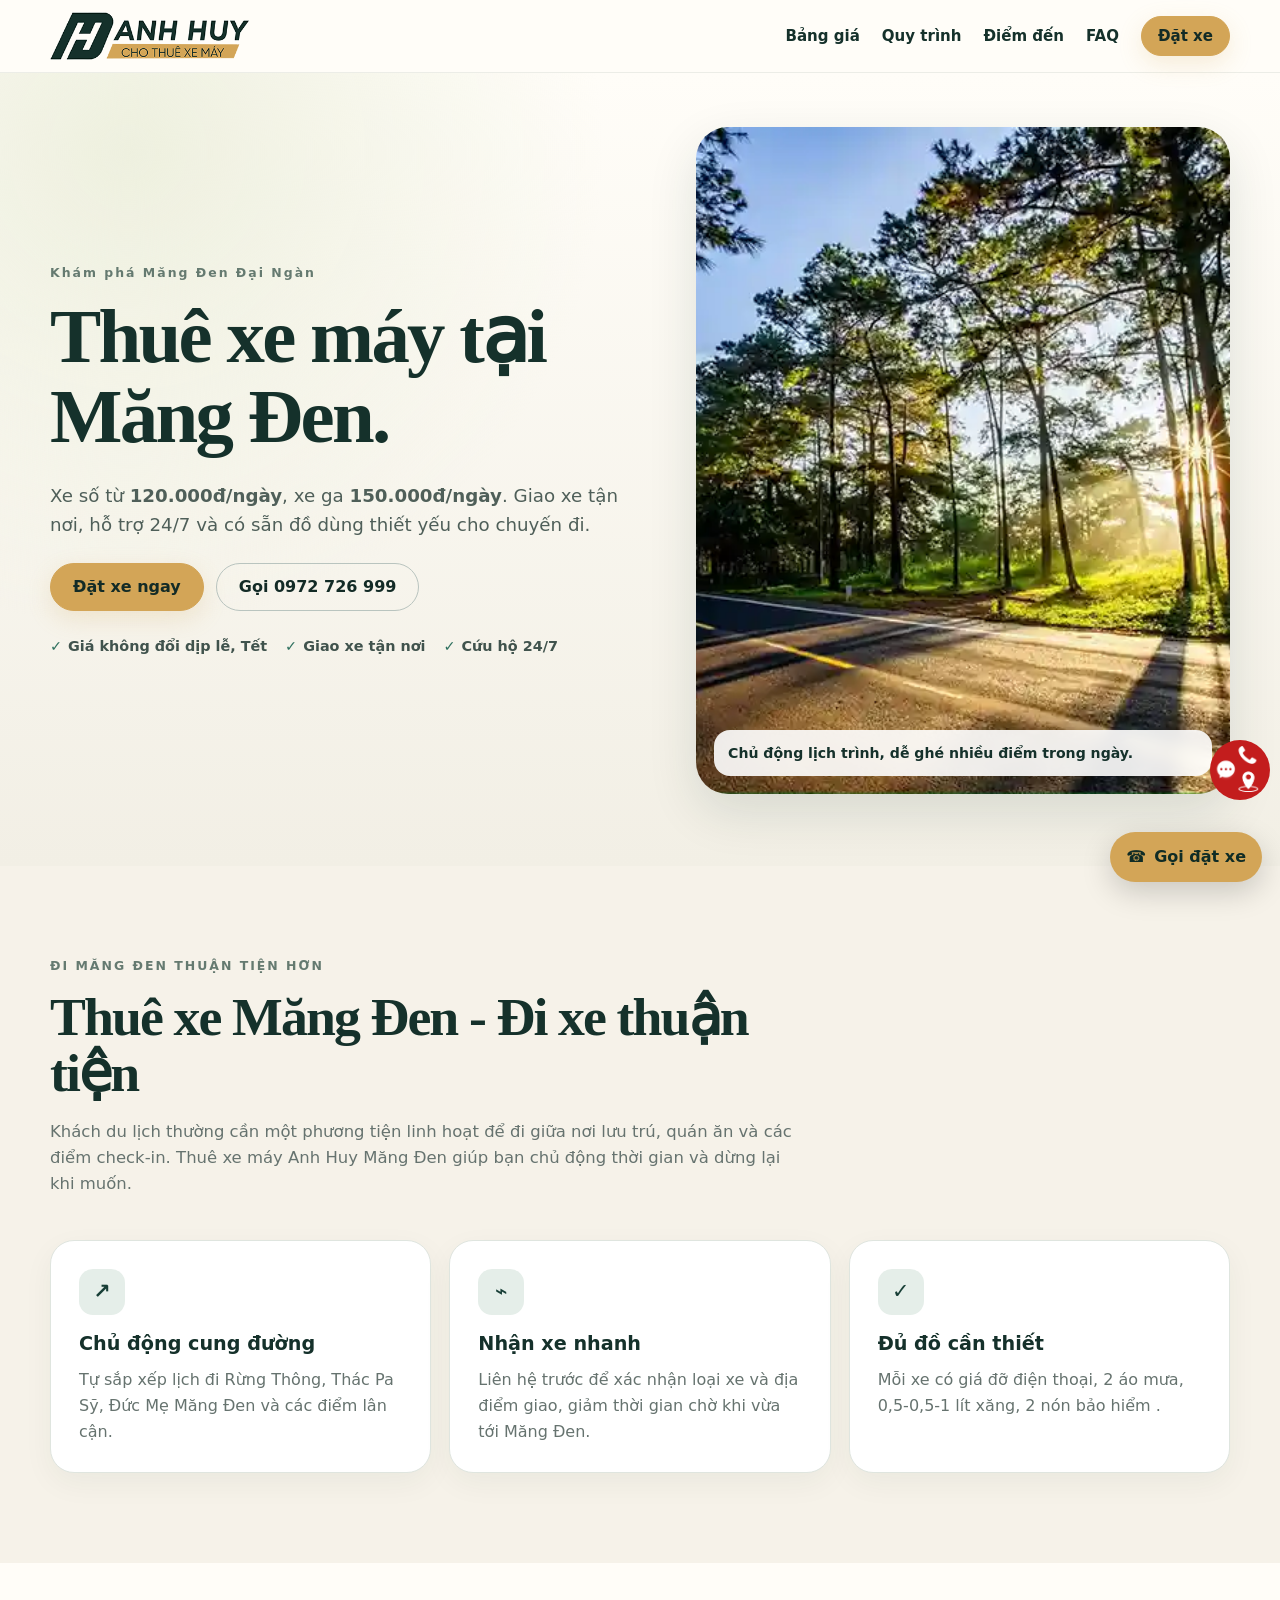
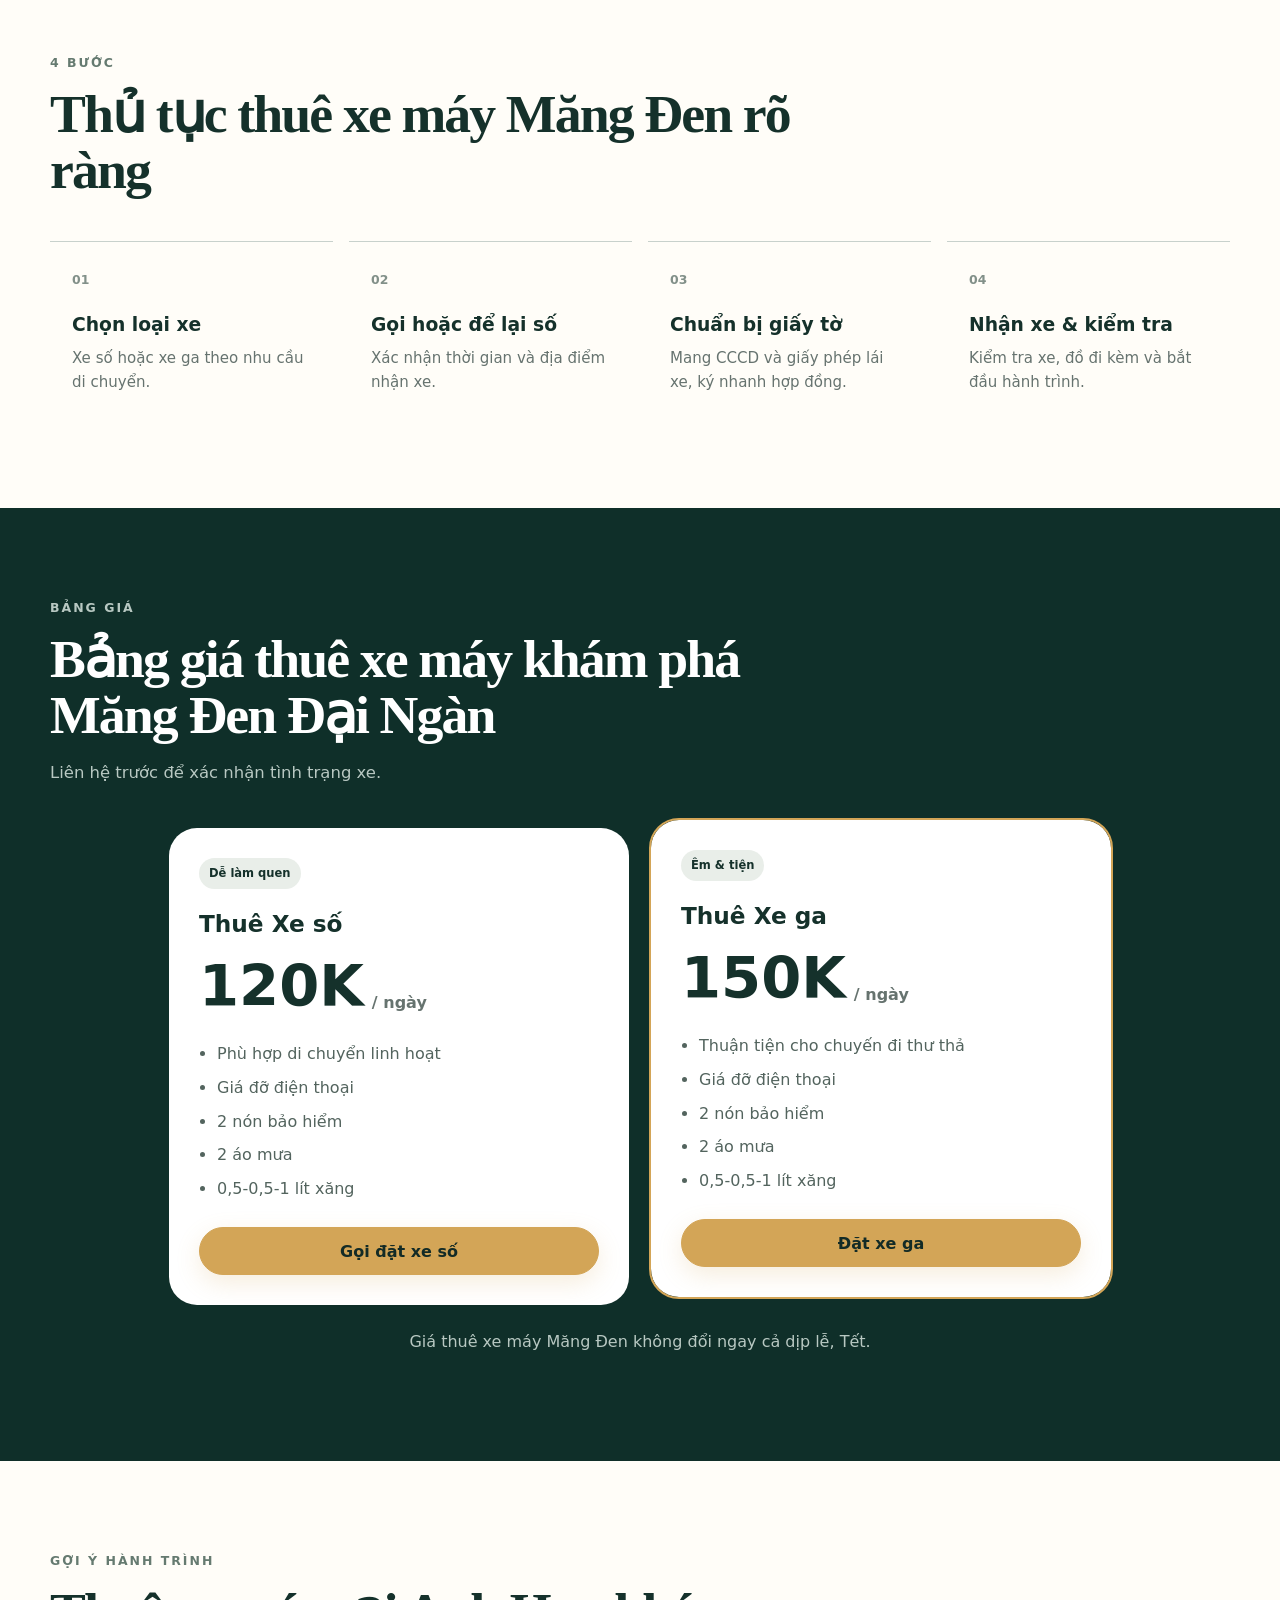
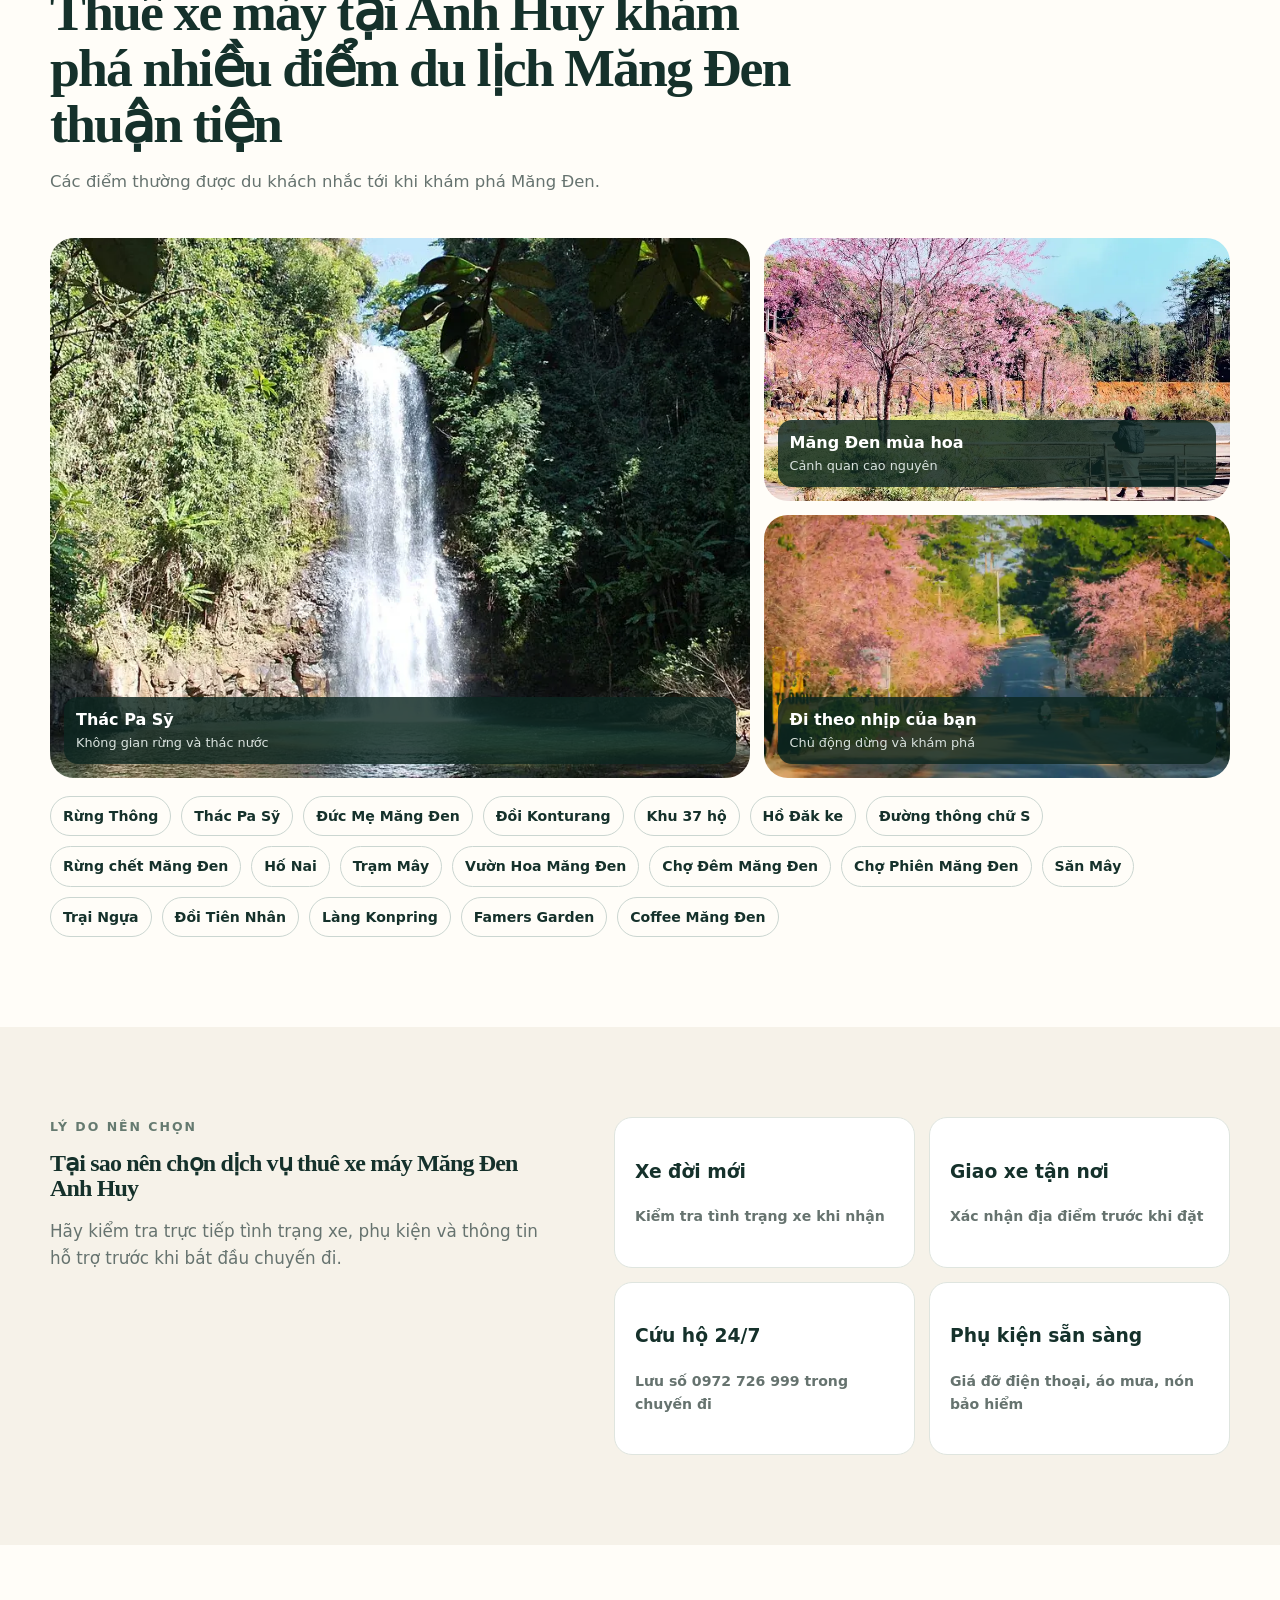
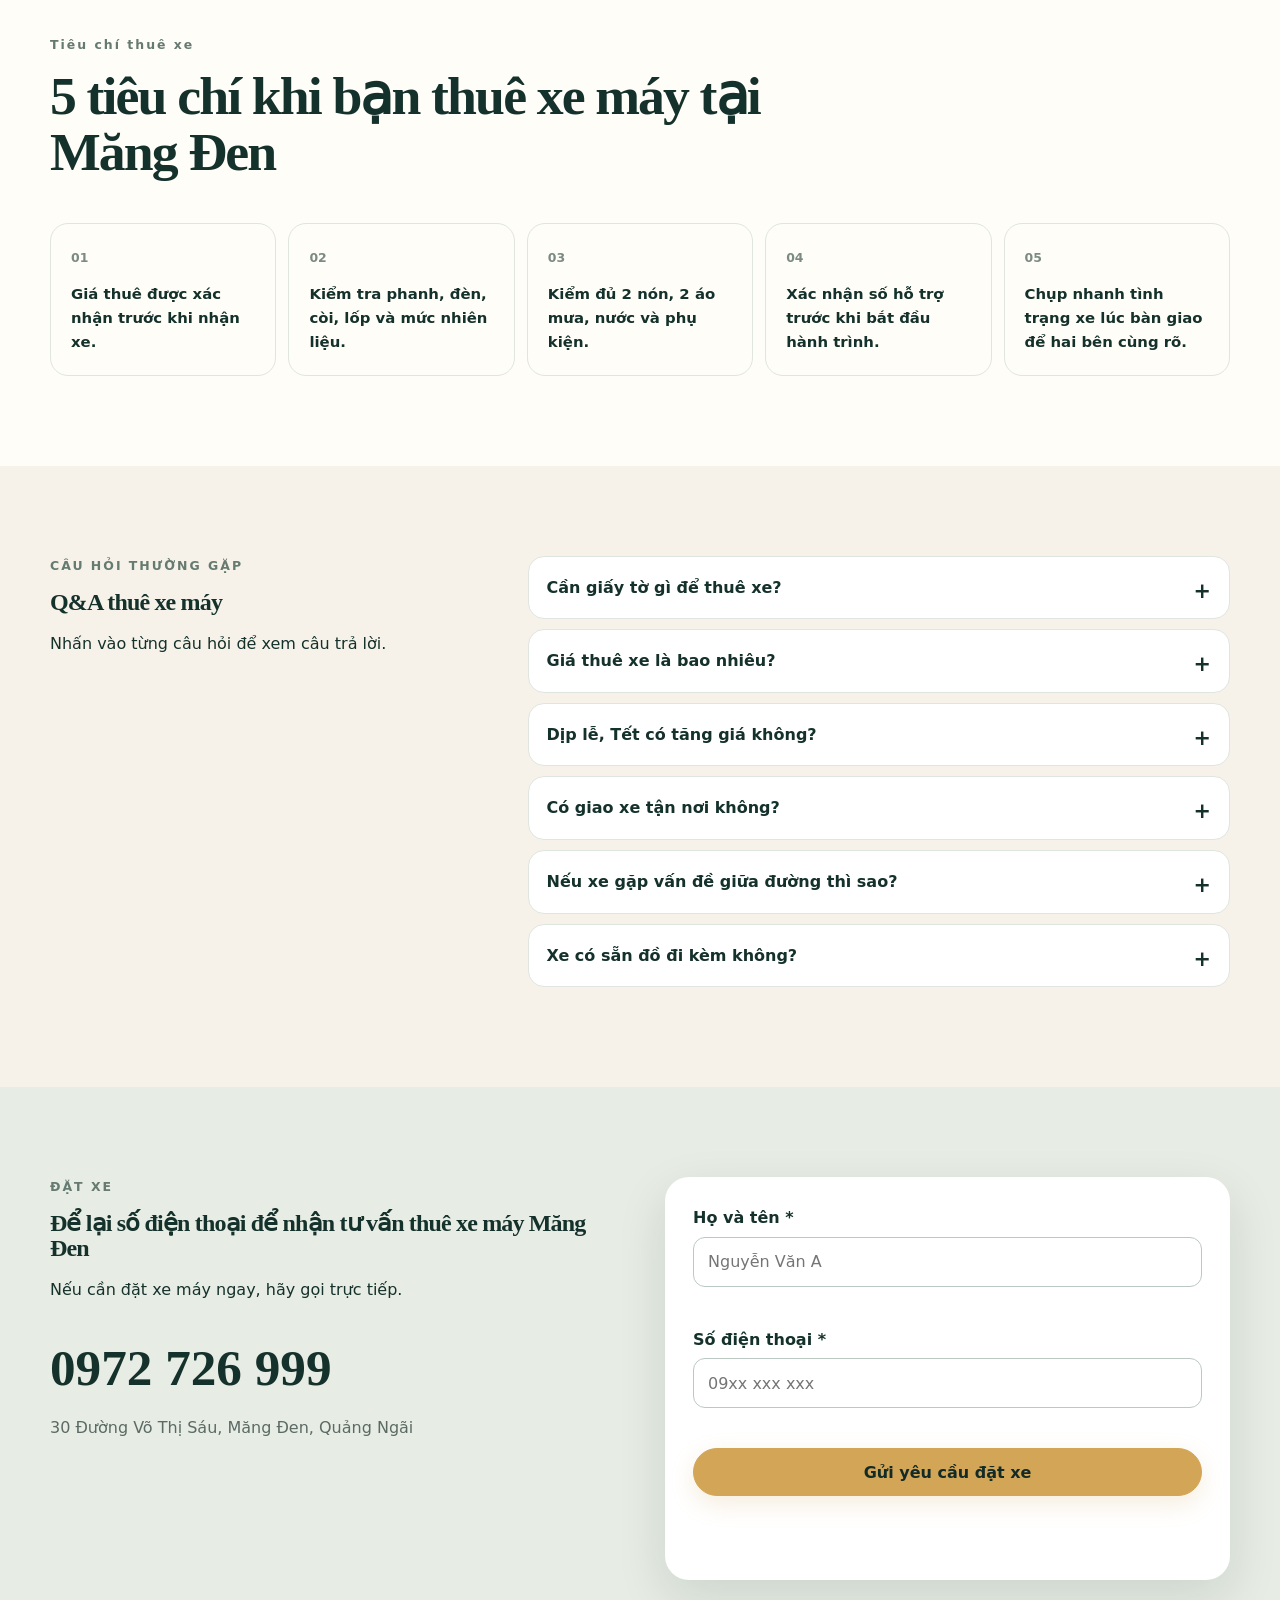
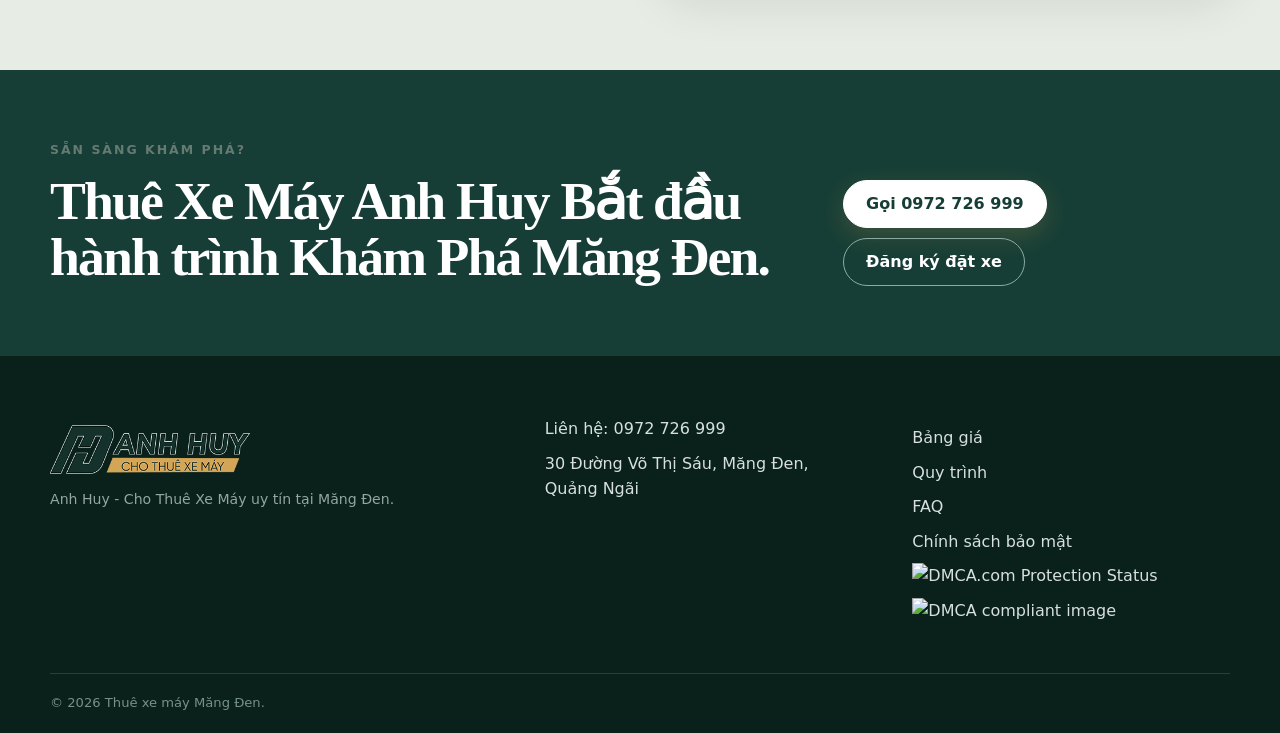
==== index.html @ ab993ee6 "Update index.html" ====
<!doctype html>
<html lang="vi">
<head>
  <meta charset="utf-8">
  <meta name="viewport" content="width=device-width,initial-scale=1">
  <title>Thuê xe máy Măng Đen⭐Cho thuê xe máy uy tín Măng Đen✅ </title>
  <meta name="description" content="Thuê xe máy tại Măng Đen: xe số 120.000đ/ngày, xe ga 150.000đ/ngày. Giao xe tận nơi, cứu hộ 24/7, kèm nón bảo hiểm, áo mưa, xăng.">
  <meta name="robots" content="index,follow,max-image-preview:large">
  <link rel="canonical" href="https://thuexemaymangden.vn/">
  <link rel="icon" href="assets/images/favicon.svg" type="image/svg+xml">
  <meta property="og:type" content="website">
  <meta property="og:locale" content="vi_VN">
  <meta property="og:title" content="Thuê xe máy Măng Đen⭐Đi thuận tiện, nhận xe nhanh✅">
  <meta property="og:description" content="Xe số 120K/ngày✅Xe ga 150K/ngày✅Giao xe tận nơi✅Cứu hộ 24/7.">
  <meta property="og:image" content="https://thuexemaymangden.vn/assets/images/hero.webp">
  <meta property="og:url" content="https://thuexemaymangden.vn/">
  <meta name="twitter:card" content="summary_large_image">
  <meta name="twitter:title" content="Thuê xe máy Măng Đen">
  <meta name="twitter:description" content="Xe số 120K/ngày⭐xe ga 150K/ngày☎Gọi 0972 726 999 để đặt xe.">
  <meta name='dmca-site-verification' content='SFZ6clRWZGlrSUdKR2dNYWlPaVV0eW9zVHRRZjNWOWNLQUpDbHlSOUhYUT01' />
  <link rel="preload" as="image" href="assets/images/hero.webp" fetchpriority="high">
  <link rel="stylesheet" href="assets/css/style.css">
 <script type="application/ld+json">
{
  "@context": "https://schema.org",
  "@graph": [
    {
      "@type": "WebSite",
      "@id": "https://thuexemaymangden.vn/#website",
      "url": "https://thuexemaymangden.vn",
      "name": "Cho thuê xe máy uy tín tại Măng Đen",
      "description": "Cho thuê xe máy uy tín, giá rẻ tại Măng Đen Đại Ngàn ☎ Gọi 0972726999",
      "inLanguage": "vi",
      "publisher": {
        "@id": "https://thuexemaymangden.vn/#organization"
      },
      "potentialAction": {
        "@type": "SearchAction",
        "target": "https://thuexemaymangden.vn/?s={search_term_string}",
        "query-input": "required name=search_term_string"
      }
    },
    {
      "@type": "Organization",
      "@id": "https://thuexemaymangden.vn/#organization",
      "name": "Cho thuê xe máy Măng Đen Quảng Ngãi",
      "url": "https://thuexemaymangden.vn",
      "logo": {
        "@type": "ImageObject",
        "url": "https://thuexemaymangden.vn/assets/images/logo.png",
        "width": 350,
        "height": 85
      },
	  "keywords":["thuê xe máy",
"thue xe may",
"thuê xe máy măng đen",
"thue xe may mang den",
"thuê xe măng đen",
"thue xe mang den",
"dịch vụ thuê xe máy anh huy",
"dich vu thue xe may anh huy",
"thuê xe máy uy tín măng đen",
"thue xe may uy tin mang den",
"thuê xe máy anh huy",
"thue xe may anh huy",
"thuê xe máy giá rẻ",
"thue xe may gia re"],
      "sameAs": [
	    "https://motogo.vn/thue-xe-may-mang-den-kon-tum/",
		"https://tourdulichmangden.vn/cho-thue-xe-may-di-mang-den",
        "https://www.facebook.com/thuexemaymangden76",
        "https://www.instagram.com/thuexemaymangden/",
        "https://www.pinterest.com/mangdenthuexemay/",
        "https://www.youtube.com/@thuexemaymangden",
        "https://github.com/huytranmtw",
        "https://bio.site/thuexemaymangden",
        "https://x.com/thuexemay76",
		"https://vimeo.com/thuexemaymangden"
      ],
      "contactPoint": {
        "@type": "ContactPoint",
        "telephone": "+84972726999",
        "contactType": "customer service",
        "areaServed": "VN",
        "availableLanguage": ["Vietnamese"]
      },
      "founder": {
        "@type": "Person",
        "name": "Trần Văn Huy"
      },
      "foundingDate": "2026-09-01",
      "address": {
        "@type": "PostalAddress",
        "streetAddress": "30 Võ Thị Sáu, Măng Đen",
        "addressLocality": "Măng Đen",
        "addressRegion": "Quảng Ngãi",
        "postalCode": "60256 ",
        "addressCountry": "VN"
      }
    }
  ]
}
</script>

<script type="application/ld+json">
  {
      "@context": "https://schema.org/",
      "@type": "CreativeWorkSeries",
      "name": "Thuê xe máy Giá Rẻ⭐Dịch Vụ thuê xe máy Uy Tín Tại Măng Đen✅Quảng Ngãi",
      "aggregateRating": {
          "@type": "AggregateRating",
          "ratingValue": "4.9",
          "bestRating": "5",
          "ratingCount": "10302"
      }
  }
</script>

</head>
<body>
<a class="skip-link" href="#main">Bỏ qua menu</a>
<header class="site-header" id="top">
  <div class="container nav-wrap">
       <a href="#top" class="nav-brand" aria-label="Cho Thuê Xe Máy Măng Đen - Về trang đầu">
    <img src="assets/images/logo.png"
         alt="Logo Cho Thuê Xe Máy Măng Đen"
         width="200"
         height="48">
</a>
    <button class="menu-toggle" aria-expanded="false" aria-controls="main-nav" aria-label="Mở menu"><span></span><span></span><span></span></button>
    <nav id="main-nav" class="main-nav" aria-label="Điều hướng chính">
      <a href="#bang-gia">Bảng giá</a><a href="#quy-trinh">Quy trình</a><a href="#diem-den">Điểm đến</a><a href="#faq">FAQ</a>
      <a class="btn btn-sm" href="#dat-xe">Đặt xe</a>
    </nav>
  </div>
</header>
<main id="main">
<section class="hero">
  <div class="container hero-grid">
    <div class="hero-copy">
      <p class="eyebrow">Khám phá Măng Đen Đại Ngàn</p>
      <h1>Thuê xe máy tại Măng Đen.</h1>
      <p class="lead">Xe số từ <strong>120.000đ/ngày</strong>, xe ga <strong>150.000đ/ngày</strong>. Giao xe tận nơi, hỗ trợ 24/7 và có sẵn đồ dùng thiết yếu cho chuyến đi.</p>
      <div class="hero-actions"><a class="btn" href="#dat-xe">Đặt xe ngay</a><a class="btn btn-ghost" href="tel:0972726999">Gọi 0972 726 999</a></div>
      <ul class="trust-row" aria-label="Điểm nổi bật"><li>Giá không đổi dịp lễ, Tết</li><li>Giao xe tận nơi</li><li>Cứu hộ 24/7</li></ul>
    </div>
    <figure class="hero-media"><img src="assets/images/hero.webp" alt="Người đi xe máy trên cung đường Việt Nam" width="1600" height="1000" fetchpriority="high"><figcaption>Chủ động lịch trình, dễ ghé nhiều điểm trong ngày.</figcaption></figure>
  </div>
</section>
<section class="section soft" id="nhu-cau"><div class="container"><div class="section-head"><p class="eyebrow">ĐI MĂNG ĐEN THUẬN TIỆN HƠN</p><h2>Thuê xe Măng Đen - Đi xe thuận tiện </h2><p>Khách du lịch thường cần một phương tiện linh hoạt để đi giữa nơi lưu trú, quán ăn và các điểm check-in. Thuê xe máy Anh Huy Măng Đen giúp bạn chủ động thời gian và dừng lại khi muốn.</p></div><div class="cards three"><article class="card"><span class="icon">↗</span><h3>Chủ động cung đường</h3><p>Tự sắp xếp lịch đi Rừng Thông, Thác Pa Sỹ, Đức Mẹ Măng Đen và các điểm lân cận.</p></article><article class="card"><span class="icon">⌁</span><h3>Nhận xe nhanh</h3><p>Liên hệ trước để xác nhận loại xe và địa điểm giao, giảm thời gian chờ khi vừa tới Măng Đen.</p></article><article class="card"><span class="icon">✓</span><h3>Đủ đồ cần thiết</h3><p>Mỗi xe có giá đỡ điện thoại, 2 áo mưa, 0,5-0,5-1 lít xăng, 2 nón bảo hiểm .</p></article></div></div></section>
<section class="section" id="quy-trinh"><div class="container"><div class="section-head"><p class="eyebrow">4 BƯỚC</p><h2>Thủ tục thuê xe máy Măng Đen rõ ràng</h2></div><ol class="steps"><li><span>01</span><div><h3>Chọn loại xe</h3><p>Xe số hoặc xe ga theo nhu cầu di chuyển.</p></div></li><li><span>02</span><div><h3>Gọi hoặc để lại số</h3><p>Xác nhận thời gian và địa điểm nhận xe.</p></div></li><li><span>03</span><div><h3>Chuẩn bị giấy tờ</h3><p>Mang CCCD và giấy phép lái xe, ký nhanh hợp đồng.</p></div></li><li><span>04</span><div><h3>Nhận xe & kiểm tra</h3><p>Kiểm tra xe, đồ đi kèm và bắt đầu hành trình.</p></div></li></ol></div></section>
<section class="section dark" id="bang-gia"><div class="container"><div class="section-head light"><p class="eyebrow">BẢNG GIÁ</p><h2>Bảng giá thuê xe máy khám phá Măng Đen Đại Ngàn</h2><p> Liên hệ trước để xác nhận tình trạng xe.</p></div><div class="pricing"><article class="price-card"><p class="label">Dễ làm quen</p><h3>Thuê Xe số</h3><div class="price"><strong>120K</strong><span>/ ngày</span></div><ul><li>Phù hợp di chuyển linh hoạt</li><li>Giá đỡ điện thoại</li><li>2 nón bảo hiểm</li><li>2 áo mưa</li><li>0,5-0,5-1 lít xăng</li></ul><a class="btn full" href="tel:0972726999">Gọi đặt xe số</a></article><article class="price-card featured"><p class="label">Êm & tiện</p><h3>Thuê Xe ga</h3><div class="price"><strong>150K</strong><span>/ ngày</span></div><ul><li>Thuận tiện cho chuyến đi thư thả</li><li>Giá đỡ điện thoại</li><li>2 nón bảo hiểm</li><li>2 áo mưa</li><li>0,5-0,5-1 lít xăng</li></ul><a class="btn full" href="#dat-xe">Đặt xe ga</a></article></div><p class="price-note">Giá thuê xe máy Măng Đen không đổi ngay cả dịp lễ, Tết.</p></div></section>
<section class="section" id="diem-den"><div class="container"><div class="section-head"><p class="eyebrow">GỢI Ý HÀNH TRÌNH</p><h2>Thuê xe máy tại Anh Huy khám phá nhiều điểm du lịch Măng Đen thuận tiện </h2><p>Các điểm thường được du khách nhắc tới khi khám phá Măng Đen.</p></div><div class="gallery"><figure class="g-large"><img src="assets/images/gallery-pasy.webp" loading="lazy" alt="Thác Pa Sỹ tại Măng Đen" width="960" height="640"><figcaption><strong>Thác Pa Sỹ</strong><span>Không gian rừng và thác nước</span></figcaption></figure><figure><img src="assets/images/gallery-cherry.webp" loading="lazy" alt="Hoa mai anh đào và cảnh quan ở Măng Đen" width="1200" height="900"><figcaption><strong>Măng Đen mùa hoa</strong><span>Cảnh quan cao nguyên</span></figcaption></figure><figure><img src="assets/images/gallery-ride.webp" loading="lazy" alt="Người lái xe máy trên đường ở Việt Nam" width="1000" height="900"><figcaption><strong>Đi theo nhịp của bạn</strong><span>Chủ động dừng và khám phá</span></figcaption></figure></div><div class="chips"><span>Rừng Thông</span><span>Thác Pa Sỹ</span><span>Đức Mẹ Măng Đen</span><span>Đồi Konturang</span><span>Khu 37 hộ</span><span>Hồ Đăk ke</span><span>Đường thông chữ S</span><span>Rừng chết Măng Đen</span><span>Hố Nai</span><span>Trạm Mây</span><span>Vườn Hoa Măng Đen</span><span>Chợ Đêm Măng Đen</span><span>Chợ Phiên Măng Đen</span><span>Săn Mây</span><span>Trại Ngựa</span><span>Đồi Tiên Nhân</span><span>Làng Konpring</span><span>Famers Garden</span><span>Coffee Măng Đen</span></div></div></section>
<section class="section soft" id="ly-do"><div class="container"><div class="split"><div><p class="eyebrow">LÝ DO NÊN CHỌN</p><h2>Tại sao nên chọn dịch vụ thuê xe máy Măng Đen Anh Huy</h2><p class="lead-sm"> Hãy kiểm tra trực tiếp tình trạng xe, phụ kiện và thông tin hỗ trợ trước khi bắt đầu chuyến đi.</p></div><div class="checklist"><div><h3><b>Xe đời mới</b><h3><span>Kiểm tra tình trạng xe khi nhận</span></div><div><h3><b>Giao xe tận nơi</b><h3><span>Xác nhận địa điểm trước khi đặt</span></div><div><h3><b>Cứu hộ 24/7</b><h3><span>Lưu số 0972 726 999 trong chuyến đi</span></div><div><h3><b>Phụ kiện sẵn sàng</b><h3><span>Giá đỡ điện thoại, áo mưa, nón bảo hiểm</span></div></div></div></div></section>
<section class="section" id="kiem-chung"><div class="container"><div class="section-head"><p class="eyebrow">Tiêu chí thuê xe</p><h2>5 tiêu chí khi bạn thuê xe máy tại Măng Đen</h2></div><div class="proof-grid"><div><strong>01</strong><p>Giá thuê được xác nhận trước khi nhận xe.</p></div><div><strong>02</strong><p>Kiểm tra phanh, đèn, còi, lốp và mức nhiên liệu.</p></div><div><strong>03</strong><p>Kiểm đủ 2 nón, 2 áo mưa, nước và phụ kiện.</p></div><div><strong>04</strong><p>Xác nhận số hỗ trợ trước khi bắt đầu hành trình.</p></div><div><strong>05</strong><p>Chụp nhanh tình trạng xe lúc bàn giao để hai bên cùng rõ.</p></div></div></div></section>
<section class="section soft" id="faq"><div class="container faq-wrap"><div><p class="eyebrow">CÂU HỎI THƯỜNG GẶP</p><h2>Q&A thuê xe máy</h2><p>Nhấn vào từng câu hỏi để xem câu trả lời.</p></div><div class="accordion"><details><summary>Cần giấy tờ gì để thuê xe?</summary><p>Hãy chuẩn bị CCCD và giấy phép lái xe phù hợp với loại xe bạn sử dụng.</p></details><details><summary>Giá thuê xe là bao nhiêu?</summary><p>Xe số 120.000đ/ngày và xe ga 150.000đ/ngày.</p></details><details><summary>Dịp lễ, Tết có tăng giá không?</summary><p>Giá không đổi vào dịp lễ, Tết.</p></details><details><summary>Có giao xe tận nơi không?</summary><p>Có. Hãy gọi trước để xác nhận địa điểm và thời gian giao xe cụ thể.</p></details><details><summary>Nếu xe gặp vấn đề giữa đường thì sao?</summary><p>Dịch vụ có hỗ trợ cứu hộ 24/7. Gọi 0972 726 999 để được hướng dẫn xử lý.</p></details><details><summary>Xe có sẵn đồ đi kèm không?</summary><p>Có giá đỡ điện thoại, 2 áo mưa, 0,5-0,5-1 lít xăng, 2 nón bảo hiểm .</p></details></div></div></section>
<section class="section booking" id="dat-xe"><div class="container booking-grid"><div><p class="eyebrow">ĐẶT XE</p><h2>Để lại số điện thoại để nhận tư vấn thuê xe máy Măng Đen</h2><p> Nếu cần đặt xe máy ngay, hãy gọi trực tiếp.</p><a class="phone-line" href="tel:0972726999">0972 726 999</a><address>30 Đường Võ Thị Sáu, Măng Đen, Quảng Ngãi</address></div><form id="booking-form" novalidate><div class="field"><label for="name">Họ và tên <span aria-hidden="true">*</span></label><input id="name" name="name" autocomplete="name" required minlength="2" placeholder="Nguyễn Văn A"><small class="error" id="name-error"></small></div><div class="field"><label for="phone">Số điện thoại <span aria-hidden="true">*</span></label><input id="phone" name="phone" inputmode="tel" autocomplete="tel" required pattern="[0-9+ ()-]{9,16}" placeholder="09xx xxx xxx"><small class="error" id="phone-error"></small></div><button class="btn full" type="submit">Gửi yêu cầu đặt xe</button><p id="form-status" class="form-status" role="status" aria-live="polite"></p><p class="demo-note"></p></form></div></section>
<section class="final-cta"><div class="container final-inner"><div><p class="eyebrow">SẴN SÀNG KHÁM PHÁ?</p><h2>Thuê Xe Máy Anh Huy Bắt đầu hành trình Khám Phá Măng Đen.</h2></div><div class="final-actions"><a class="btn light-btn" href="tel:0972726999">Gọi 0972 726 999</a><a class="btn btn-outline-light" href="#dat-xe">Đăng ký đặt xe</a></div></div></section>
</main>
<footer class="site-footer"><div class="container footer-grid"><div><a href="#top" class="nav-brand" aria-label="Cho Thuê Xe Máy Măng Đen - Về trang đầu">
    <img src="assets/images/logo.png"
         alt="Logo-cho-thue-xe-may-mang-den"
         width="200"
         height="48">
</a>


<p>Anh Huy - Cho Thuê Xe Máy uy tín tại Măng Đen.</p></div><div>Liên hệ: </<a href="tel:0972726999">0972 726 999</a><address>30 Đường Võ Thị Sáu, Măng Đen, Quảng Ngãi</address></div><div><a href="#bang-gia">Bảng giá</a><a href="#quy-trinh">Quy trình</a><a href="#faq">FAQ</a><a href="privacy.html">Chính sách bảo mật</a><a href="//www.dmca.com/Protection/Status.aspx?ID=7c6afc28-af2b-464f-8979-e72c832a2204" title="DMCA.com Protection Status" class="dmca-badge"> <img src ="https://images.dmca.com/Badges/dmca_protected_sml_120m.png?ID=7c6afc28-af2b-464f-8979-e72c832a2204"  alt="DMCA.com Protection Status" /></a>  <script src="https://images.dmca.com/Badges/DMCABadgeHelper.min.js"> </script><a href="https://www.dmca.com/compliance/thuexemaymangden.vn" title="DMCA Compliance information for thuexemaymangden.vn"><img src="https://www.dmca.com/img/dmca-compliant-grayscale.png" alt="DMCA compliant image" /></a></div></div><div class="container copyright">© <span id="year"></span> Thuê xe máy Măng Đen.</div></footer>
<a class="floating-call" href="tel:0972726999" aria-label="Gọi 0972 726 999"><span aria-hidden="true">☎</span><b>Gọi đặt xe</b></a>
<button class="back-top" aria-label="Về đầu trang" title="Về đầu trang">↑</button>
<script src="assets/js/main.js" defer></script>

<div class="vka-wrapper">
   <input id="vkaCheckbox" type="checkbox" class="vka-checkbox">
   <label class="vka" for="vkaCheckbox">
      <i class="icon-cps-vka-menu"></i>
   </label>
   <div class="vka-wheel">
      <a class="vka-action vka-action-1" href="#" rel="nofollow" target="_blank" title="Tìm cửa hàng">
         <div class="vka-button vka-button-1"><i class="icon-cps-local"></i></div>
      </a>
      <a class="vka-action vka-action-2" href="tel:0972726999" rel="nofollow" title="Gọi trực tiếp">
         <div class="vka-button vka-button-2"><i class="icon-cps-phone"></i></div>
      </a>
      <a class="vka-action vka-action-3" href="http://m.me/thuexemaymangden76" rel="nofollow" target="_blank" title="Chat Facebook">
         <div class="vka-button vka-button-3"><i class="icon-cps-facebook"></i></div>
      </a>
      <a class="vka-action vka-action-4" href="https://zalo.me/0972726999" target="_blank" rel="nofollow" title="Chat Zalo">
         <div class="vka-button vka-button-4"><i class="icon-cps-chat-zalo"></i></div>
      </a>
   </div>
</div>

</body></html>
---- assets/css/style.css ----
:root{--ink:#15312b;--forest:#173e36;--forest2:#0f2f29;--cream:#f6f2e9;--paper:#fffdf8;--gold:#d3a557;--line:#dfe5df;--muted:#66736f;--white:#fff;--shadow:0 18px 50px rgba(17,51,43,.12);--radius:24px;--max:1180px}*{box-sizing:border-box}html{scroll-behavior:smooth}body{margin:0;font-family:Inter,ui-sans-serif,system-ui,-apple-system,BlinkMacSystemFont,"Segoe UI",sans-serif;color:var(--ink);background:var(--paper);line-height:1.6;overflow-x:hidden}img{display:block;max-width:100%;height:auto}a{color:inherit;text-decoration:none}button,input{font:inherit}.container{width:min(calc(100% - 32px),var(--max));margin:auto}.skip-link{position:fixed;left:16px;top:-80px;z-index:9999;background:#fff;padding:10px 14px;border-radius:10px}.skip-link:focus{top:16px}.site-header{position:sticky;top:0;z-index:1000;background:rgba(255,253,248,.92);backdrop-filter:blur(14px);border-bottom:1px solid rgba(21,49,43,.08)}.nav-wrap{min-height:72px;display:flex;align-items:center;justify-content:space-between;gap:16px}.brand{display:flex;align-items:center;gap:10px}.brand-mark{width:42px;height:42px;border-radius:13px;background:var(--forest);color:var(--gold);display:grid;place-items:center;font-weight:900;letter-spacing:-1px}.brand span:last-child{display:flex;flex-direction:column;line-height:1.1}.brand small{font-size:.72rem;color:var(--muted);margin-top:4px}.main-nav{display:flex;align-items:center;gap:22px;font-weight:700;font-size:.94rem}.menu-toggle{display:none;background:none;border:0;padding:10px}.menu-toggle span{display:block;width:25px;height:2px;background:var(--ink);margin:5px}.btn{display:inline-flex;align-items:center;justify-content:center;min-height:48px;padding:0 22px;border-radius:999px;background:var(--gold);color:#132b26;font-weight:850;border:1px solid var(--gold);box-shadow:0 8px 24px rgba(211,165,87,.2);transition:.2s transform,.2s box-shadow,.2s background}.btn:hover{transform:translateY(-1px);box-shadow:0 12px 30px rgba(211,165,87,.28)}.btn:focus-visible,a:focus-visible,summary:focus-visible,input:focus-visible,button:focus-visible{outline:3px solid #2f7e6c;outline-offset:3px}.btn-sm{min-height:40px;padding:0 16px}.btn-ghost{background:transparent;border-color:#b9c4bf;box-shadow:none}.full{width:100%}.hero{padding:54px 0 72px;background:radial-gradient(circle at 10% 10%,#eef0df 0,transparent 35%),linear-gradient(180deg,#fffdf8 0,#f2efe5 100%)}.hero-grid{display:grid;grid-template-columns:1.05fr .95fr;align-items:center;gap:56px}.eyebrow{font-size:.78rem;letter-spacing:.16em;font-weight:900;color:#657a70;margin:0 0 14px}.hero h1,.section h2,.final-cta h2{font-family:Georgia,"Times New Roman",serif;line-height:1.04;letter-spacing:-.035em;margin:0;color:var(--ink)}.hero h1{font-size:clamp(2.65rem,6vw,5.3rem);max-width:760px}.lead{font-size:1.14rem;color:#4f5f59;max-width:650px;margin:24px 0}.hero-actions{display:flex;gap:12px;flex-wrap:wrap}.trust-row{list-style:none;padding:0;margin:24px 0 0;display:flex;gap:18px;flex-wrap:wrap;font-size:.9rem;font-weight:700;color:#40534d}.trust-row li:before{content:'✓';color:#2e705e;margin-right:6px}.hero-media{margin:0;position:relative}.hero-media img{width:100%;aspect-ratio:4/5;object-fit:cover;border-radius:32px;box-shadow:var(--shadow)}.hero-media figcaption{position:absolute;left:18px;right:18px;bottom:18px;background:rgba(255,255,255,.9);backdrop-filter:blur(8px);border-radius:16px;padding:12px 14px;font-weight:750;font-size:.88rem}.section{padding:90px 0}.soft{background:var(--cream)}.section-head{max-width:760px;margin-bottom:42px}.section-head h2,.final-cta h2{font-size:clamp(2.1rem,4.2vw,4rem)}.section-head p:last-child{color:var(--muted);font-size:1.03rem}.cards{display:grid;gap:18px}.cards.three{grid-template-columns:repeat(3,1fr)}.card{background:#fff;border:1px solid var(--line);border-radius:var(--radius);padding:28px;box-shadow:0 10px 30px rgba(20,55,47,.05)}.card h3{margin:14px 0 8px;font-size:1.2rem}.card p{margin:0;color:var(--muted)}.icon{width:46px;height:46px;border-radius:14px;background:#e5eee9;display:grid;place-items:center;font-weight:900;color:var(--forest);font-size:1.3rem}.steps{list-style:none;padding:0;margin:0;display:grid;grid-template-columns:repeat(4,1fr);gap:16px}.steps li{padding:24px 22px;border-top:1px solid #c8d1cc}.steps span{font-size:.78rem;font-weight:900;color:#829089}.steps h3{margin:18px 0 6px}.steps p{margin:0;color:var(--muted);font-size:.94rem}.dark{background:var(--forest2);color:#f5f1e6}.section-head.light h2{color:#fff}.section-head.light p{color:#b8c8c2}.pricing{display:grid;grid-template-columns:repeat(2,minmax(0,460px));justify-content:center;gap:22px}.price-card{background:#fff;color:var(--ink);border-radius:28px;padding:30px}.price-card.featured{outline:2px solid var(--gold);transform:translateY(-8px)}.label{display:inline-block;background:#e9eee9;border-radius:999px;padding:6px 10px;font-size:.72rem;font-weight:900;margin:0}.price-card h3{font-size:1.45rem;margin:16px 0}.price{display:flex;align-items:end;gap:8px}.price strong{font-size:3.6rem;line-height:1}.price span{color:var(--muted);font-weight:700}.price-card ul{padding-left:18px;color:#53645e;margin:26px 0}.price-card li{margin:8px 0}.price-note{text-align:center;color:#b8c8c2;margin-top:24px}.gallery{display:grid;grid-template-columns:1.2fr .8fr;grid-template-rows:1fr 1fr;gap:14px}.gallery figure{margin:0;position:relative;min-height:260px;overflow:hidden;border-radius:24px}.gallery .g-large{grid-row:1/3;min-height:540px}.gallery img{width:100%;height:100%;object-fit:cover;position:absolute;inset:0}.gallery figcaption{position:absolute;left:14px;right:14px;bottom:14px;background:rgba(13,38,32,.82);color:#fff;border-radius:14px;padding:10px 12px;display:flex;flex-direction:column}.gallery figcaption span{font-size:.8rem;color:#d9e2de}.chips{display:flex;flex-wrap:wrap;gap:10px;margin-top:18px}.chips span{border:1px solid #cbd6d1;border-radius:999px;padding:8px 12px;font-weight:750;font-size:.88rem}.split{display:grid;grid-template-columns:.9fr 1.1fr;gap:60px}.lead-sm{color:var(--muted);font-size:1.05rem}.checklist{display:grid;grid-template-columns:1fr 1fr;gap:14px}.checklist div{background:#fff;border:1px solid var(--line);border-radius:18px;padding:20px}.checklist b,.checklist span{display:block}.checklist span{font-size:.88rem;color:var(--muted);margin-top:4px}.proof-grid{display:grid;grid-template-columns:repeat(5,1fr);gap:12px}.proof-grid div{padding:20px;border:1px solid var(--line);border-radius:18px}.proof-grid strong{color:#7b8b84;font-size:.78rem}.proof-grid p{margin:14px 0 0;font-weight:700;font-size:.93rem}.faq-wrap{display:grid;grid-template-columns:.75fr 1.25fr;gap:56px}.accordion details{background:#fff;border:1px solid var(--line);border-radius:16px;padding:0 18px;margin-bottom:10px}.accordion summary{cursor:pointer;font-weight:800;padding:18px 28px 18px 0;position:relative;list-style:none}.accordion summary::-webkit-details-marker{display:none}.accordion summary:after{content:'+';position:absolute;right:0;font-size:1.3rem}.accordion details[open] summary:after{content:'–'}.accordion details p{margin:0 0 18px;color:var(--muted)}.booking{background:#e7ece4}.booking-grid{display:grid;grid-template-columns:1fr 1fr;gap:50px;align-items:start}.booking address{font-style:normal;color:#5b6a65}.phone-line{display:block;font-family:Georgia,serif;font-size:clamp(2rem,4vw,3.5rem);font-weight:800;margin:24px 0 6px}.booking form{background:#fff;padding:28px;border-radius:24px;box-shadow:var(--shadow)}.field{margin-bottom:16px}.field label{display:block;font-weight:800;margin-bottom:6px}.field input{width:100%;min-height:50px;border:1px solid #bcc8c2;border-radius:12px;padding:0 14px;background:#fff}.error{display:block;color:#a6322d;min-height:20px;margin-top:4px}.form-status{min-height:24px;font-weight:750}.demo-note{color:var(--muted);font-size:.82rem;margin-bottom:0}.final-cta{background:var(--forest);color:#fff;padding:70px 0}.final-cta h2{color:#fff;max-width:780px}.final-inner{display:flex;justify-content:space-between;gap:30px;align-items:end}.final-actions{display:flex;gap:10px;flex-wrap:wrap}.light-btn{background:#fff;border-color:#fff;color:var(--forest)}.btn-outline-light{background:transparent;color:#fff;border-color:#8caaa1;box-shadow:none}.site-footer{background:#0a201b;color:#d7e0dc;padding:60px 0 20px}.footer-grid{display:grid;grid-template-columns:1.4fr 1fr 1fr;gap:50px}.footer-grid h2{font-size:.9rem;text-transform:uppercase;letter-spacing:.12em;color:#8fa79f}.footer-grid a,.footer-grid address{display:block;margin:9px 0;font-style:normal}.footer-grid p{max-width:420px;color:#93a69f;font-size:.88rem}.footer-brand .brand-mark{background:#d3a557;color:#0f2f29}.copyright{margin-top:40px;border-top:1px solid #244138;padding-top:18px;color:#759188;font-size:.82rem}.floating-call{position:fixed;right:18px;bottom:18px;z-index:950;background:var(--gold);color:#102c25;border-radius:999px;display:flex;align-items:center;gap:8px;padding:12px 16px;box-shadow:0 10px 30px rgba(0,0,0,.18);font-weight:900}.back-top{position:fixed;right:20px;bottom:78px;width:42px;height:42px;border-radius:50%;border:1px solid #b7c2bd;background:#fff;opacity:0;pointer-events:none;transition:.2s}.back-top.show{opacity:1;pointer-events:auto}@media(max-width:900px){.main-nav{position:absolute;top:72px;left:16px;right:16px;background:#fff;border:1px solid var(--line);border-radius:18px;box-shadow:var(--shadow);padding:18px;display:none;flex-direction:column;align-items:stretch}.main-nav.open{display:flex}.menu-toggle{display:block}.hero-grid,.split,.faq-wrap,.booking-grid{grid-template-columns:1fr}.hero-grid{gap:32px}.hero-media img{aspect-ratio:16/11}.cards.three{grid-template-columns:1fr}.steps{grid-template-columns:1fr 1fr}.proof-grid{grid-template-columns:1fr 1fr}.footer-grid{grid-template-columns:1fr 1fr}.final-inner{display:block}.final-actions{margin-top:24px}}@media(max-width:600px){.container{width:min(calc(100% - 24px),var(--max))}.hero{padding-top:34px}.hero h1{font-size:2.7rem}.section{padding:66px 0}.steps,.pricing,.checklist,.proof-grid,.footer-grid{grid-template-columns:1fr}.price-card.featured{transform:none}.gallery{display:block}.gallery figure,.gallery .g-large{min-height:280px;margin-bottom:12px}.hero-actions .btn{width:100%}.trust-row{display:grid;gap:8px}.final-actions .btn{width:100%}.floating-call b{display:none}.floating-call{width:52px;height:52px;padding:0;justify-content:center;font-size:1.25rem}.brand small{display:none}.brand strong{font-size:.9rem}}@media(prefers-reduced-motion:reduce){*{scroll-behavior:auto!important;transition:none!important;animation:none!important}}

.icon-cps-facebook {
    width: 28px;
    height: 28px;
    background-position: -178px 0px;
}
.icon-cps-chat-zalo {
    width: 28px;
    height: 28px;
    background-position: -362px -1px;
    background-size: 515px;
}
.icon-cps-phone {
    width: 28px;
    height: 28px;
    background-position: -51px -49px;
}
.icon-cps-local {
    width: 28px;
    height: 28px;
    background-position: 0px -50px;
}
.vka-wrapper {
    position: fixed;
    bottom: 90px;
    right: 0;
    z-index: 9999999;
}
 
.vka-checkbox {
    display: none !important;
}
 
.vka {
    width: 60px;
    max-width: unset;
    height: 60px;
    display: flex !important;
    justify-content: center;
    align-items: center;
    margin: 0;
    border-radius: 50%;
    background: #c31d1d;
    box-shadow: 0 3px 6px rgb(0 0 0 / 16%), 0 3px 6px rgb(0 0 0 / 23%);
    position: absolute;
    right: 10px;
    bottom: 10px;
    z-index: 1000;
    overflow: hidden;
    transform: rotate( 0deg );
    -webkit-transition: all .15s cubic-bezier(.15,.87,.45,1.23);
    transition: all .15s cubic-bezier(.15,.87,.45,1.23);
}
 
.vka-checkbox:checked~.vka {
    -webkit-transition: all .15s cubic-bezier(.15,.87,.45,1.23);
    transition: all .15s cubic-bezier(.15,.87,.45,1.23);
    width: 30px;
    height: 30px;
    right: 26px;
    bottom: 35px;
}
 
[class*=icon-cps-] {
    display: inline-block;
    vertical-align: middle;
    background-image: url([data-uri])!important;
    background-repeat: no-repeat;
    background-size: 453px;
}
 
.icon-cps-vka-menu {
    width: 50px;
    height: 50px;
    margin: 0 !important;
    background-size: 694px;
    background-position: -649px 0;
}
.vka-checkbox:checked~.vka .icon-cps-vka-menu {
    width: 20px;
    height: 20px;
    margin: 0;
    background-size: 300px;
    background-position: -139px -31px;
}
 
.vka-wheel {
    width: 300px;
    height: 220px;
    position: absolute;
    bottom: 15px;
    right: 18px;
    transform: scale(0);
    transform-origin: bottom right;
    transition: all .3s ease;
    z-index: 12;
}
 
.vka-checkbox:checked~.vka-wheel {
    transform: scale(1);
}
 
.vka-wheel .vka-action {
    display: flex;
    align-items: center;
    font-size: 14px;
    font-weight: 700;
    color: #fff;
    position: absolute;
    text-decoration: none;
}
 
.vka-wheel .vka-action:hover {
    transform: scale(1.1);
}
 
.vka-wheel .vka-action-1 {
    top: -50px;
    right: 0;
}
 
.vka-button {
    width: 45px;
    height: 45px;
    display: flex;
    justify-content: center;
    align-items: center;
    float: left;
    padding: 4px;
    border-radius: 50%;
    background: #0f1941;
    box-shadow: 0 1px 3px rgb(0 0 0 / 12%), 0 1px 2px rgb(0 0 0 / 24%);
    font-size: 24px;
    color: White;
    transition: all 1s ease;
    overflow: hidden;
}
 
.icon-cps-local {
    width: 28px;
    height: 28px;
    background-position: 0px -50px;
}
 
.icon-cps-facebook {
    width: 28px;
    height: 28px;
    background-position: -178px 0px;
}
 
.vka-wheel .vka-button-1 {
    background: #0f9d58;
}
 
.vka-wheel .vka-action-2 {
    top: 5px;
    right: 0;
}
 
.vka-wheel .vka-button-2 {
    background: #fb0;
}
 
.icon-cps-phone {
    width: 28px;
    height: 28px;
    background-position: -51px -49px;
}
 
.vka-wheel .vka-action-3 {
    right: 0;
    bottom: 115px;
    cursor: pointer;
}
 
.vka-wheel .vka-button-3 {
    background: #006AFF;
}
 
.vka-wheel .vka-action-4 {
    right: 0;
    bottom: 60px;
}
 
.vka-wheel .vka-button-4 {
    background: #2f82fc;
}
 
.icon-cps-chat-zalo {
    width: 30px;
    height: 30px;
    background-position: -362px -1px;
    background-size: 515px;
}
 
.hidden {
    display: none!important;
}
 
.align-items-center {
    -ms-flex-align: center!important;
    align-items: center!important;
    -ms-flex-pack: distribute!important;
    justify-content: space-around!important;
    display: -ms-flexbox!important;
    display: flex!important;
    -webkit-box-align: center!important;
    -ms-flex-align: center!important;
    align-items: center!important;
}
 
 
.vka-checkbox:not(:checked)~.vka {
    animation-name: zoom;
    -webkit-animation-name: zoom;
    animation-delay: 0s;
    -webkit-animation-delay: 0s;
    animation-duration: 1.5s;
    -webkit-animation-duration: 1.5s;
    animation-iteration-count: infinite;
    -webkit-animation-iteration-count: infinite;
    cursor: pointer;
    box-shadow: 0 0 0 0 #c31d1d;
}
 
@-webkit-keyframes tada {
    0% {
        -webkit-transform: scale(1);
        transform: scale(1)
    }
 
    10%,20% {
        -webkit-transform: scale(.9) rotate(-3deg);
        transform: scale(.9) rotate(-3deg)
    }
 
    30%,50%,70%,90% {
        -webkit-transform: scale(1.1) rotate(3deg);
        transform: scale(1.1) rotate(3deg)
    }
 
    40%,60%,80% {
        -webkit-transform: scale(1.1) rotate(-3deg);
        transform: scale(1.1) rotate(-3deg)
    }
 
    100% {
        -webkit-transform: scale(1) rotate(0);
        transform: scale(1) rotate(0)
    }
}
 
@keyframes tada {
    0% {
        -webkit-transform: scale(1);
        -ms-transform: scale(1);
        transform: scale(1)
    }
 
    10%,20% {
        -webkit-transform: scale(.9) rotate(-3deg);
        -ms-transform: scale(.9) rotate(-3deg);
        transform: scale(.9) rotate(-3deg)
    }
 
    30%,50%,70%,90% {
        -webkit-transform: scale(1.1) rotate(3deg);
        -ms-transform: scale(1.1) rotate(3deg);
        transform: scale(1.1) rotate(3deg)
    }
 
    40%,60%,80% {
        -webkit-transform: scale(1.1) rotate(-3deg);
        -ms-transform: scale(1.1) rotate(-3deg);
        transform: scale(1.1) rotate(-3deg)
    }
 
    100% {
        -webkit-transform: scale(1) rotate(0);
        -ms-transform: scale(1) rotate(0);
        transform: scale(1) rotate(0)
    }
}
 
@-webkit-keyframes zoom {
    0% {
        transform: scale(.9)
    }
 
    70% {
        transform: scale(1);
        box-shadow: 0 0 0 15px transparent
    }
 
    100% {
        transform: scale(.9);
        box-shadow: 0 0 0 0 transparent
    }
}
 
@keyframes zoom {
    0% {
        transform: scale(.9)
    }
 
    70% {
        transform: scale(1);
        box-shadow: 0 0 0 15px transparent
    }
 
    100% {
        transform: scale(.9);
        box-shadow: 0 0 0 0 transparent
    }
}
<style>
	@keyframes typing {
	    from { width: 0 }
	    to { width: 100% }
	}
	#demo {

	    overflow: hidden;
	    border:none;
	    border-right: 5px solid orange;

	    letter-spacing: .1px;
	    animation: typing 4s steps(40, end) 2, blink-caret .100s step-end infinite;

	}
	@keyframes blink-caret {
	    from, to { border-color: transparent }
	    50% { border-color: orange }
	}
	.moving-2-2 {
	  position: relative;
	  height: 4px;
	  margin-bottom: 0px;
	}

	.moving-2 {
	    position: absolute;
	    left: 0;
	    top: 0;
	    height: 5px;
	    width: 0%;
	    background-color: #f5821f;
	    animation: moveLine 3s ease-in-out infinite;
	}
	@keyframes moveLine {
  0% {
    width: 10;
  }
  25% {
    width: 25%;
  }
  50% {
    width: 50%;
  }
  75% {
    width: 75%;
  }
  100% {
    width: 100%;
}
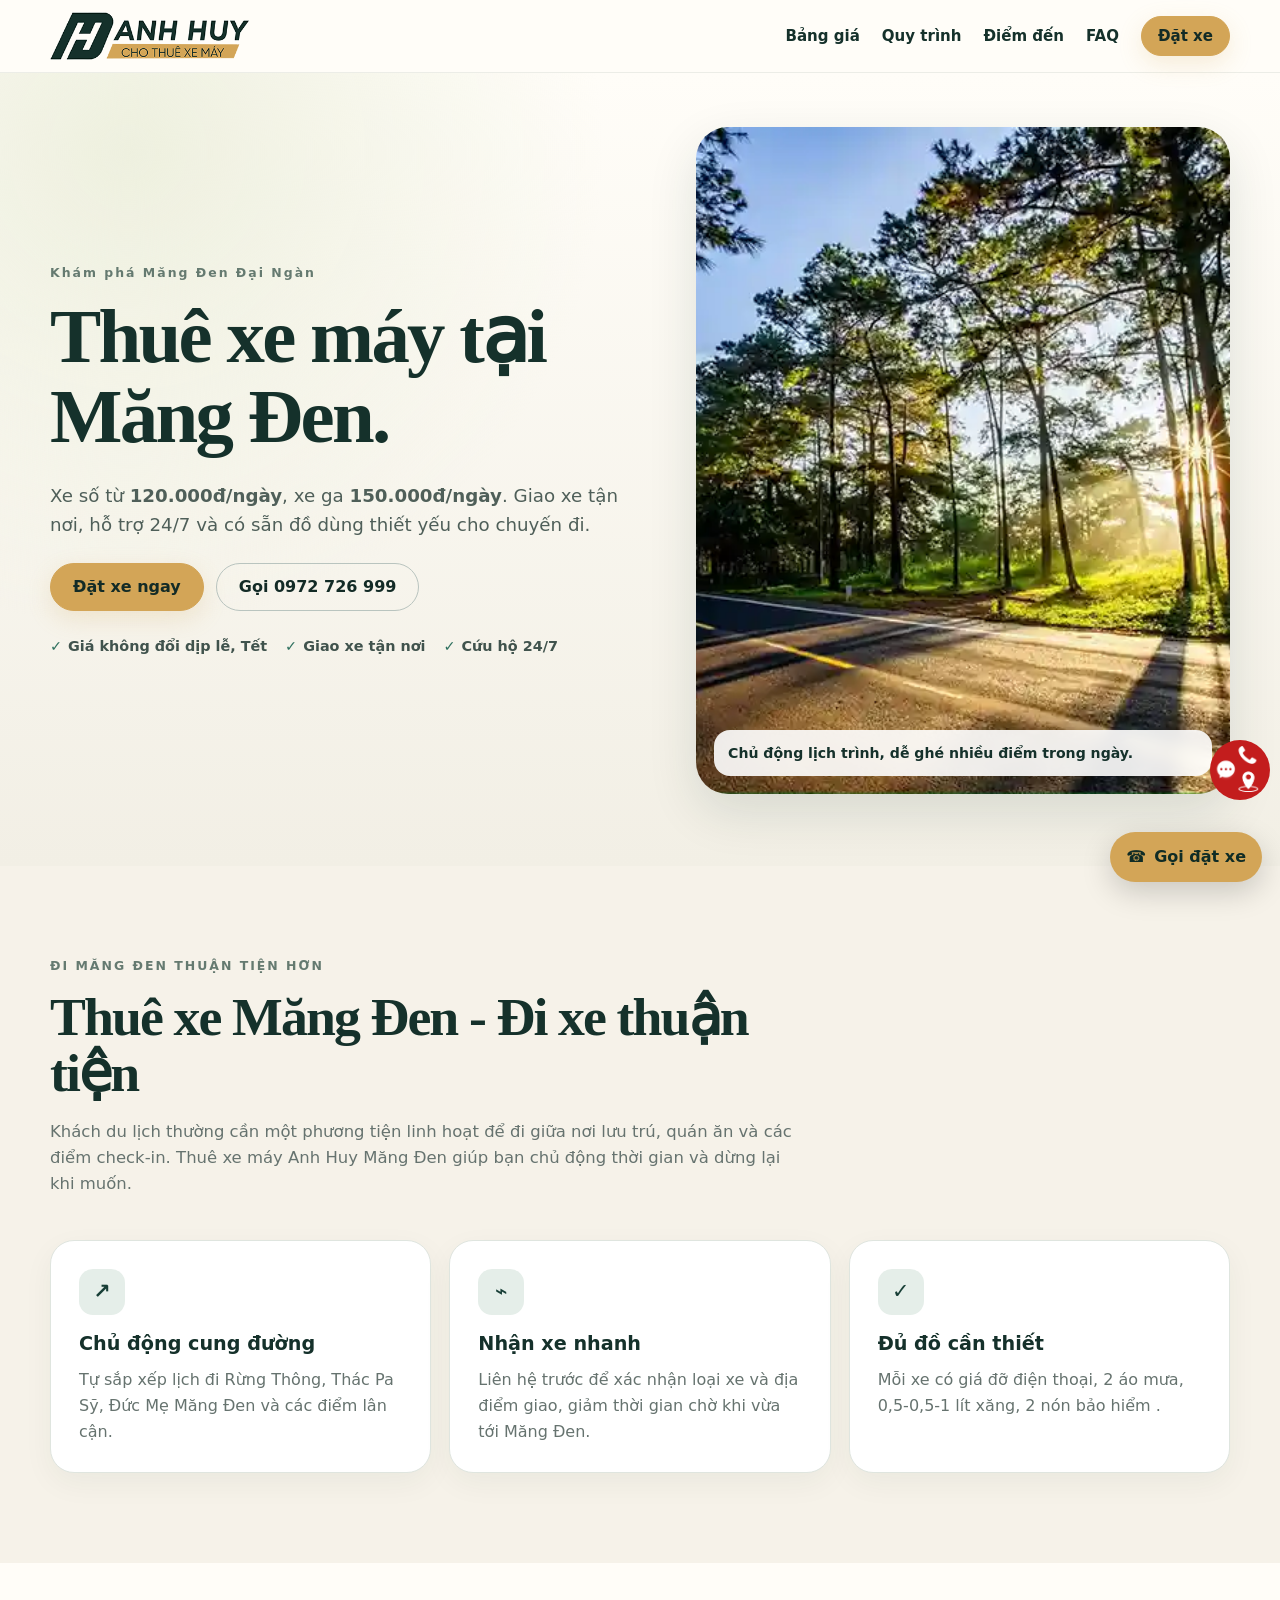
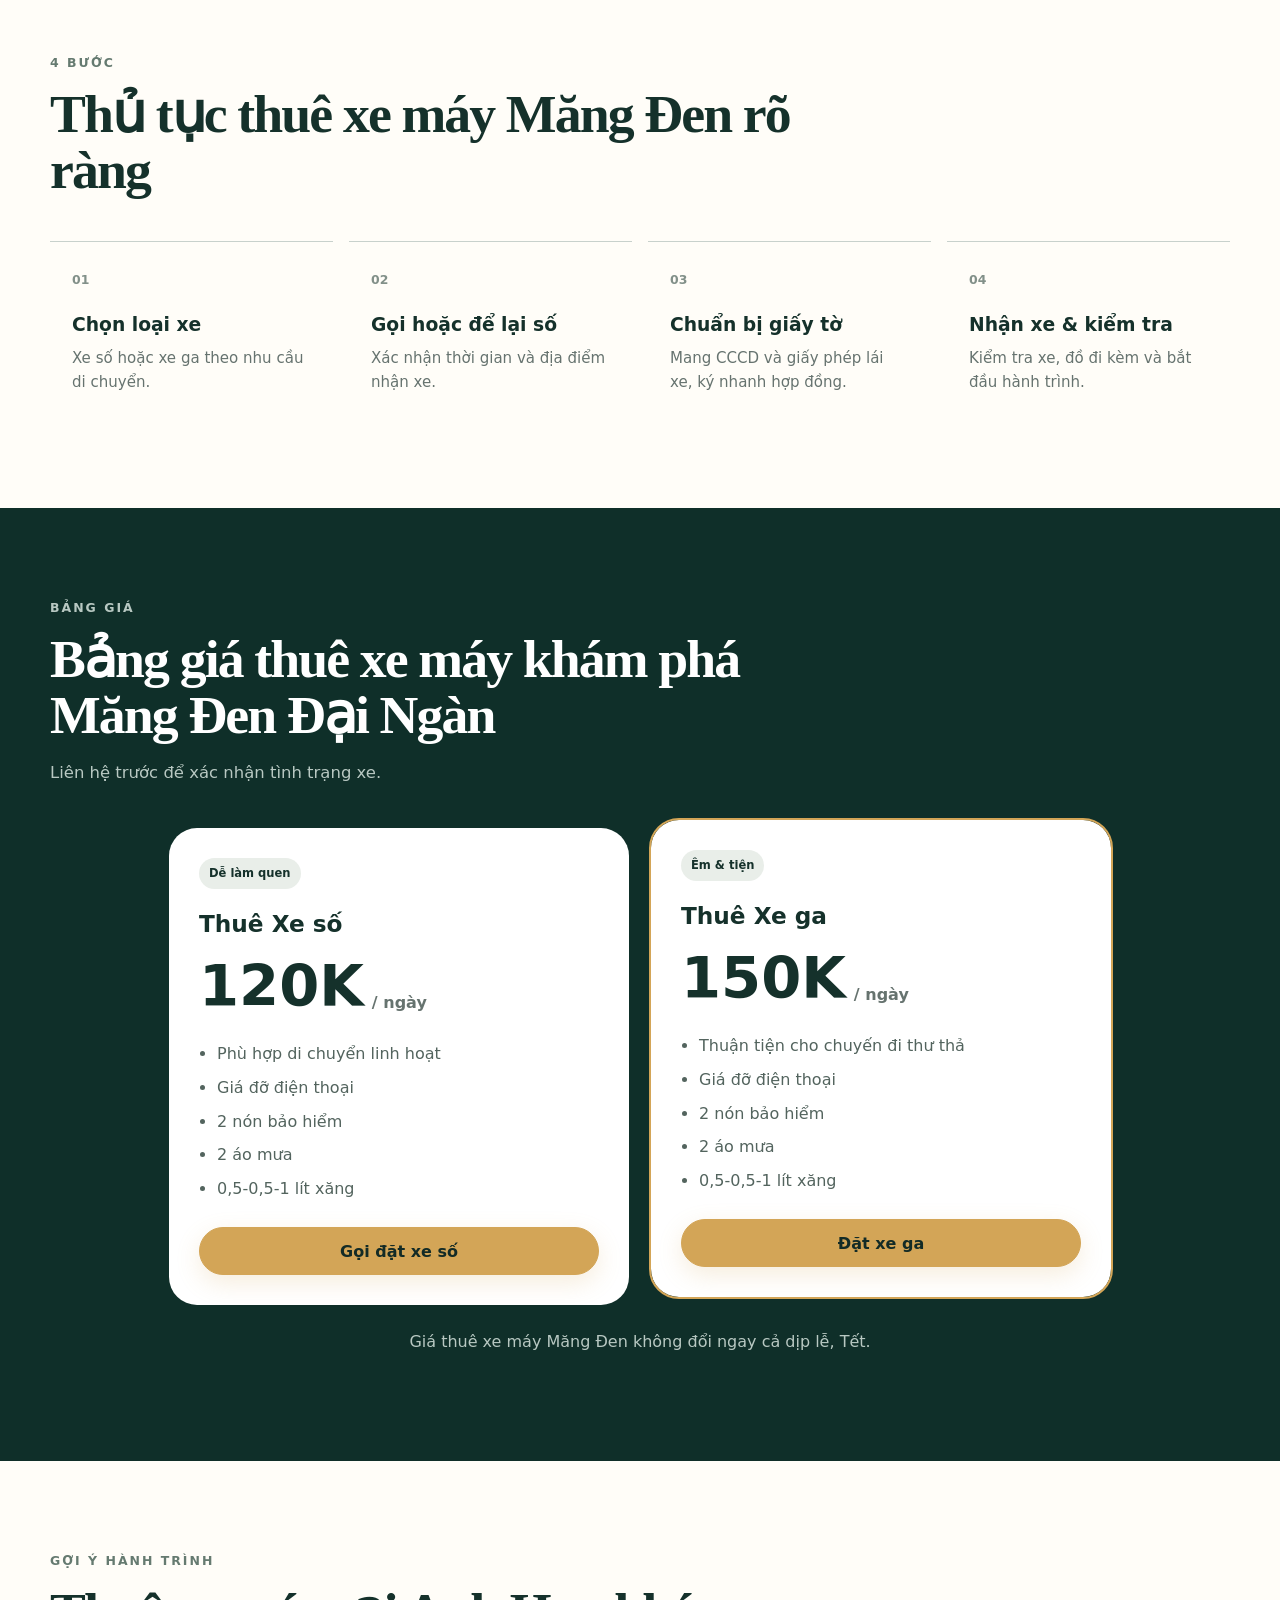
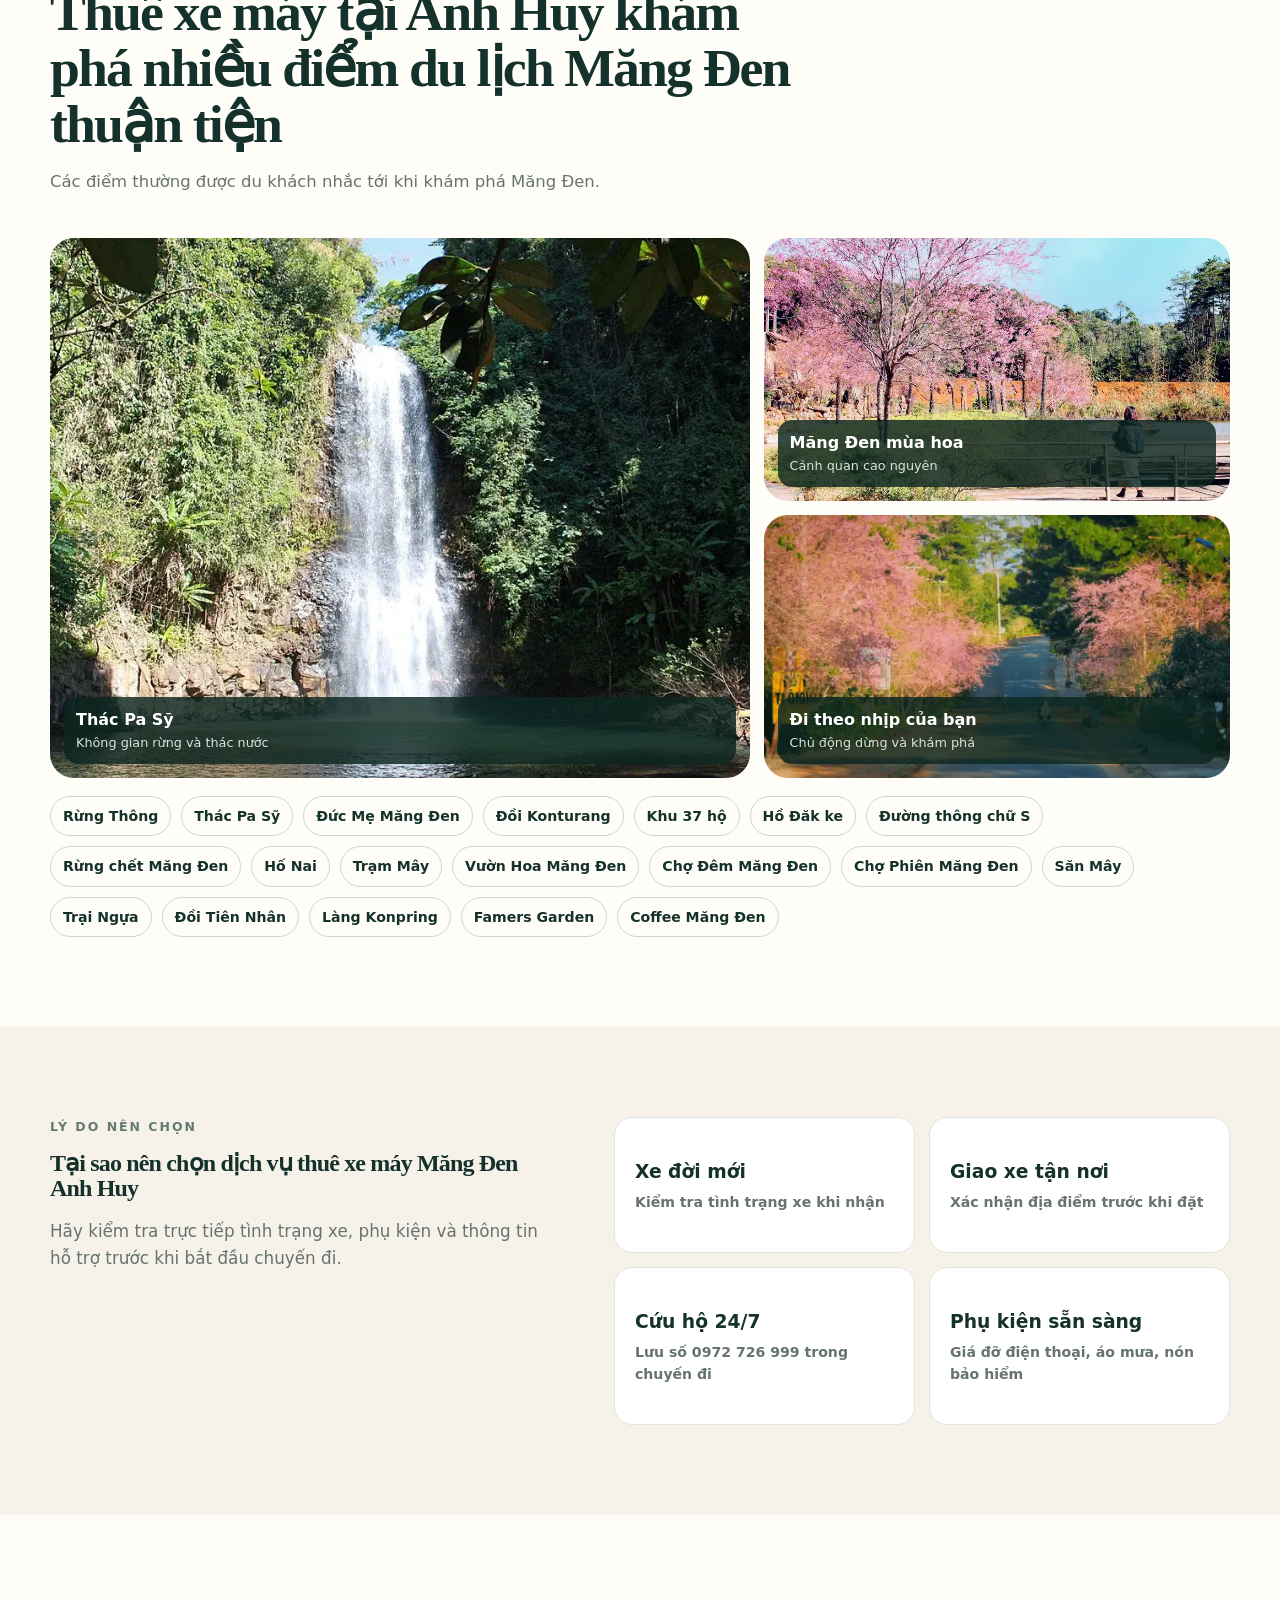
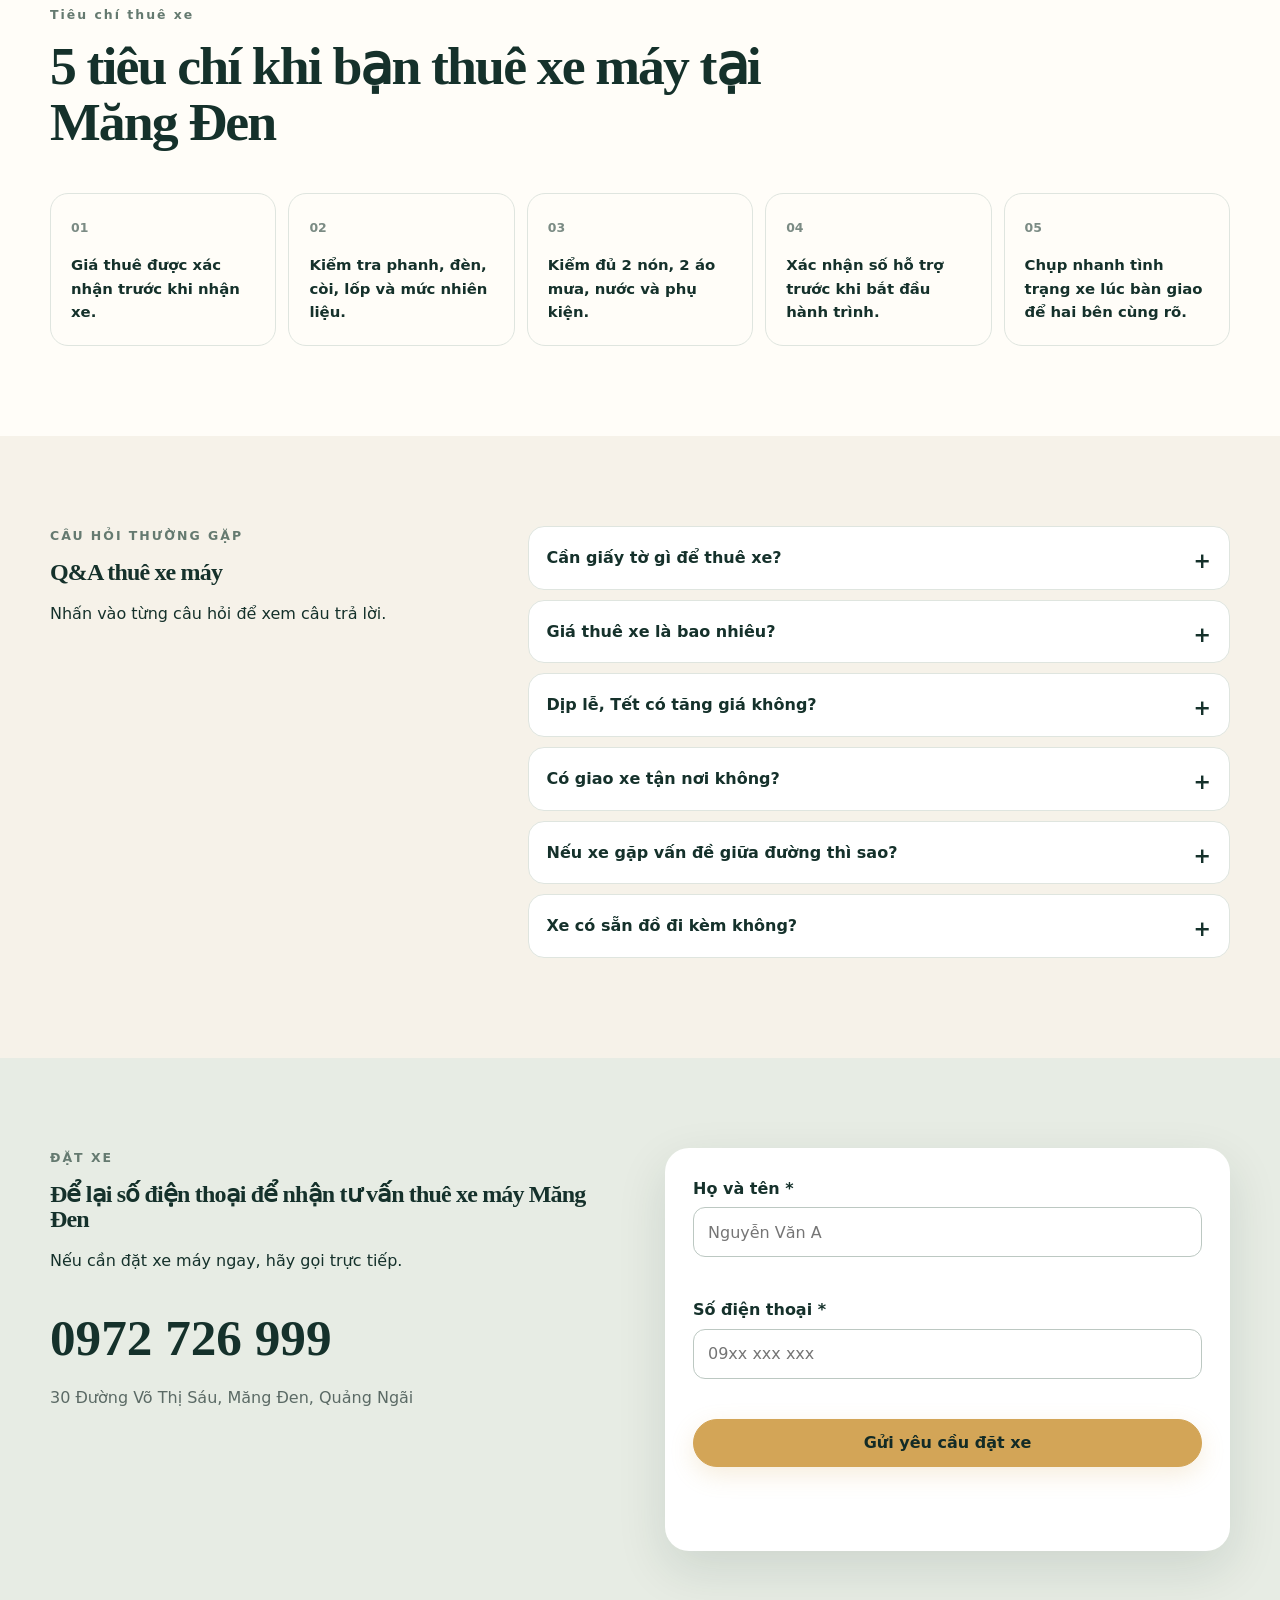
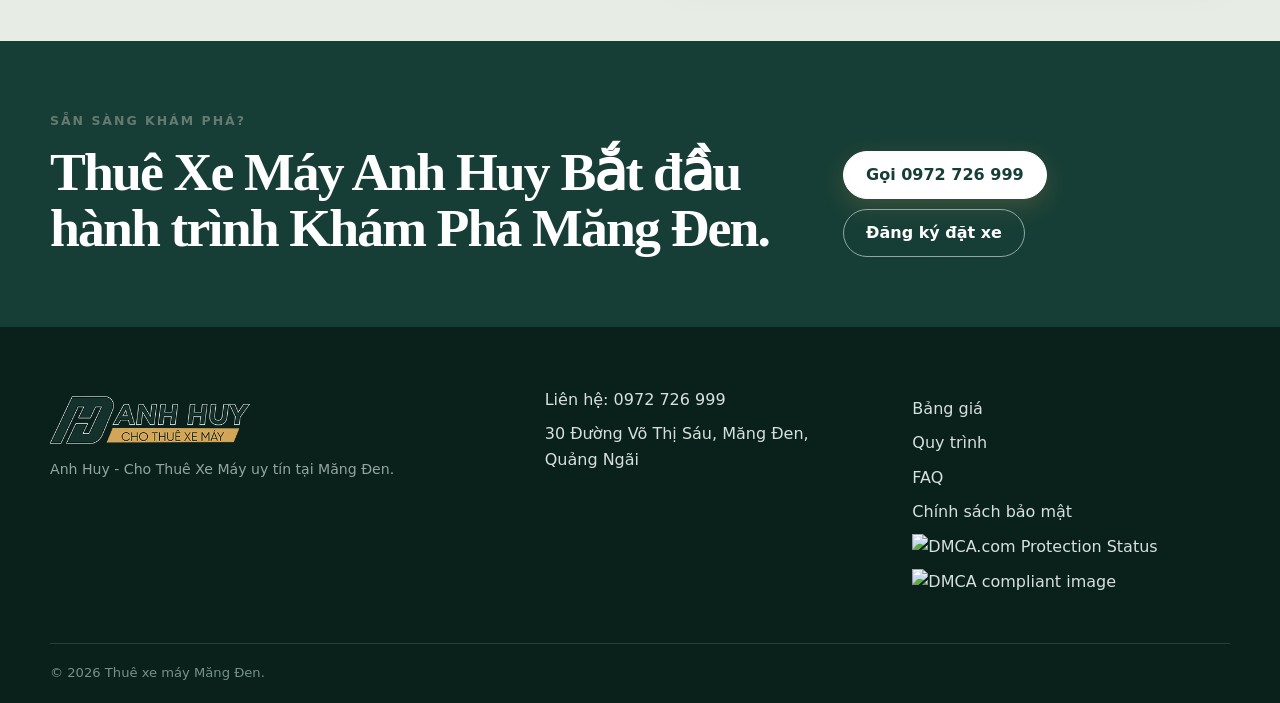
==== commit 74c7d6a2: "Update index.html" ====
--- a/index.html
+++ b/index.html
@@ -151,7 +151,7 @@
 <section class="section" id="quy-trinh"><div class="container"><div class="section-head"><p class="eyebrow">4 BƯỚC</p><h2>Thủ tục thuê xe máy Măng Đen rõ ràng</h2></div><ol class="steps"><li><span>01</span><div><h3>Chọn loại xe</h3><p>Xe số hoặc xe ga theo nhu cầu di chuyển.</p></div></li><li><span>02</span><div><h3>Gọi hoặc để lại số</h3><p>Xác nhận thời gian và địa điểm nhận xe.</p></div></li><li><span>03</span><div><h3>Chuẩn bị giấy tờ</h3><p>Mang CCCD và giấy phép lái xe, ký nhanh hợp đồng.</p></div></li><li><span>04</span><div><h3>Nhận xe & kiểm tra</h3><p>Kiểm tra xe, đồ đi kèm và bắt đầu hành trình.</p></div></li></ol></div></section>
 <section class="section dark" id="bang-gia"><div class="container"><div class="section-head light"><p class="eyebrow">BẢNG GIÁ</p><h2>Bảng giá thuê xe máy khám phá Măng Đen Đại Ngàn</h2><p> Liên hệ trước để xác nhận tình trạng xe.</p></div><div class="pricing"><article class="price-card"><p class="label">Dễ làm quen</p><h3>Thuê Xe số</h3><div class="price"><strong>120K</strong><span>/ ngày</span></div><ul><li>Phù hợp di chuyển linh hoạt</li><li>Giá đỡ điện thoại</li><li>2 nón bảo hiểm</li><li>2 áo mưa</li><li>0,5-0,5-1 lít xăng</li></ul><a class="btn full" href="tel:0972726999">Gọi đặt xe số</a></article><article class="price-card featured"><p class="label">Êm & tiện</p><h3>Thuê Xe ga</h3><div class="price"><strong>150K</strong><span>/ ngày</span></div><ul><li>Thuận tiện cho chuyến đi thư thả</li><li>Giá đỡ điện thoại</li><li>2 nón bảo hiểm</li><li>2 áo mưa</li><li>0,5-0,5-1 lít xăng</li></ul><a class="btn full" href="#dat-xe">Đặt xe ga</a></article></div><p class="price-note">Giá thuê xe máy Măng Đen không đổi ngay cả dịp lễ, Tết.</p></div></section>
 <section class="section" id="diem-den"><div class="container"><div class="section-head"><p class="eyebrow">GỢI Ý HÀNH TRÌNH</p><h2>Thuê xe máy tại Anh Huy khám phá nhiều điểm du lịch Măng Đen thuận tiện </h2><p>Các điểm thường được du khách nhắc tới khi khám phá Măng Đen.</p></div><div class="gallery"><figure class="g-large"><img src="assets/images/gallery-pasy.webp" loading="lazy" alt="Thác Pa Sỹ tại Măng Đen" width="960" height="640"><figcaption><strong>Thác Pa Sỹ</strong><span>Không gian rừng và thác nước</span></figcaption></figure><figure><img src="assets/images/gallery-cherry.webp" loading="lazy" alt="Hoa mai anh đào và cảnh quan ở Măng Đen" width="1200" height="900"><figcaption><strong>Măng Đen mùa hoa</strong><span>Cảnh quan cao nguyên</span></figcaption></figure><figure><img src="assets/images/gallery-ride.webp" loading="lazy" alt="Người lái xe máy trên đường ở Việt Nam" width="1000" height="900"><figcaption><strong>Đi theo nhịp của bạn</strong><span>Chủ động dừng và khám phá</span></figcaption></figure></div><div class="chips"><span>Rừng Thông</span><span>Thác Pa Sỹ</span><span>Đức Mẹ Măng Đen</span><span>Đồi Konturang</span><span>Khu 37 hộ</span><span>Hồ Đăk ke</span><span>Đường thông chữ S</span><span>Rừng chết Măng Đen</span><span>Hố Nai</span><span>Trạm Mây</span><span>Vườn Hoa Măng Đen</span><span>Chợ Đêm Măng Đen</span><span>Chợ Phiên Măng Đen</span><span>Săn Mây</span><span>Trại Ngựa</span><span>Đồi Tiên Nhân</span><span>Làng Konpring</span><span>Famers Garden</span><span>Coffee Măng Đen</span></div></div></section>
-<section class="section soft" id="ly-do"><div class="container"><div class="split"><div><p class="eyebrow">LÝ DO NÊN CHỌN</p><h2>Tại sao nên chọn dịch vụ thuê xe máy Măng Đen Anh Huy</h2><p class="lead-sm"> Hãy kiểm tra trực tiếp tình trạng xe, phụ kiện và thông tin hỗ trợ trước khi bắt đầu chuyến đi.</p></div><div class="checklist"><div><h3><b>Xe đời mới</b><h3><span>Kiểm tra tình trạng xe khi nhận</span></div><div><h3><b>Giao xe tận nơi</b><h3><span>Xác nhận địa điểm trước khi đặt</span></div><div><h3><b>Cứu hộ 24/7</b><h3><span>Lưu số 0972 726 999 trong chuyến đi</span></div><div><h3><b>Phụ kiện sẵn sàng</b><h3><span>Giá đỡ điện thoại, áo mưa, nón bảo hiểm</span></div></div></div></div></section>
+<section class="section soft" id="ly-do"><div class="container"><div class="split"><div><p class="eyebrow">LÝ DO NÊN CHỌN</p><h2>Tại sao nên chọn dịch vụ thuê xe máy Măng Đen Anh Huy</h2><p class="lead-sm"> Hãy kiểm tra trực tiếp tình trạng xe, phụ kiện và thông tin hỗ trợ trước khi bắt đầu chuyến đi.</p></div><div class="checklist"><div><h3><b>Xe đời mới</b><span>Kiểm tra tình trạng xe khi nhận</span></div><div><h3><b>Giao xe tận nơi</b><span>Xác nhận địa điểm trước khi đặt</span></div><div><h3><b>Cứu hộ 24/7</b><span>Lưu số 0972 726 999 trong chuyến đi</span></div><div><h3><b>Phụ kiện sẵn sàng</b><span>Giá đỡ điện thoại, áo mưa, nón bảo hiểm</span></div></div></div></div></section>
 <section class="section" id="kiem-chung"><div class="container"><div class="section-head"><p class="eyebrow">Tiêu chí thuê xe</p><h2>5 tiêu chí khi bạn thuê xe máy tại Măng Đen</h2></div><div class="proof-grid"><div><strong>01</strong><p>Giá thuê được xác nhận trước khi nhận xe.</p></div><div><strong>02</strong><p>Kiểm tra phanh, đèn, còi, lốp và mức nhiên liệu.</p></div><div><strong>03</strong><p>Kiểm đủ 2 nón, 2 áo mưa, nước và phụ kiện.</p></div><div><strong>04</strong><p>Xác nhận số hỗ trợ trước khi bắt đầu hành trình.</p></div><div><strong>05</strong><p>Chụp nhanh tình trạng xe lúc bàn giao để hai bên cùng rõ.</p></div></div></div></section>
 <section class="section soft" id="faq"><div class="container faq-wrap"><div><p class="eyebrow">CÂU HỎI THƯỜNG GẶP</p><h2>Q&A thuê xe máy</h2><p>Nhấn vào từng câu hỏi để xem câu trả lời.</p></div><div class="accordion"><details><summary>Cần giấy tờ gì để thuê xe?</summary><p>Hãy chuẩn bị CCCD và giấy phép lái xe phù hợp với loại xe bạn sử dụng.</p></details><details><summary>Giá thuê xe là bao nhiêu?</summary><p>Xe số 120.000đ/ngày và xe ga 150.000đ/ngày.</p></details><details><summary>Dịp lễ, Tết có tăng giá không?</summary><p>Giá không đổi vào dịp lễ, Tết.</p></details><details><summary>Có giao xe tận nơi không?</summary><p>Có. Hãy gọi trước để xác nhận địa điểm và thời gian giao xe cụ thể.</p></details><details><summary>Nếu xe gặp vấn đề giữa đường thì sao?</summary><p>Dịch vụ có hỗ trợ cứu hộ 24/7. Gọi 0972 726 999 để được hướng dẫn xử lý.</p></details><details><summary>Xe có sẵn đồ đi kèm không?</summary><p>Có giá đỡ điện thoại, 2 áo mưa, 0,5-0,5-1 lít xăng, 2 nón bảo hiểm .</p></details></div></div></section>
 <section class="section booking" id="dat-xe"><div class="container booking-grid"><div><p class="eyebrow">ĐẶT XE</p><h2>Để lại số điện thoại để nhận tư vấn thuê xe máy Măng Đen</h2><p> Nếu cần đặt xe máy ngay, hãy gọi trực tiếp.</p><a class="phone-line" href="tel:0972726999">0972 726 999</a><address>30 Đường Võ Thị Sáu, Măng Đen, Quảng Ngãi</address></div><form id="booking-form" novalidate><div class="field"><label for="name">Họ và tên <span aria-hidden="true">*</span></label><input id="name" name="name" autocomplete="name" required minlength="2" placeholder="Nguyễn Văn A"><small class="error" id="name-error"></small></div><div class="field"><label for="phone">Số điện thoại <span aria-hidden="true">*</span></label><input id="phone" name="phone" inputmode="tel" autocomplete="tel" required pattern="[0-9+ ()-]{9,16}" placeholder="09xx xxx xxx"><small class="error" id="phone-error"></small></div><button class="btn full" type="submit">Gửi yêu cầu đặt xe</button><p id="form-status" class="form-status" role="status" aria-live="polite"></p><p class="demo-note"></p></form></div></section>
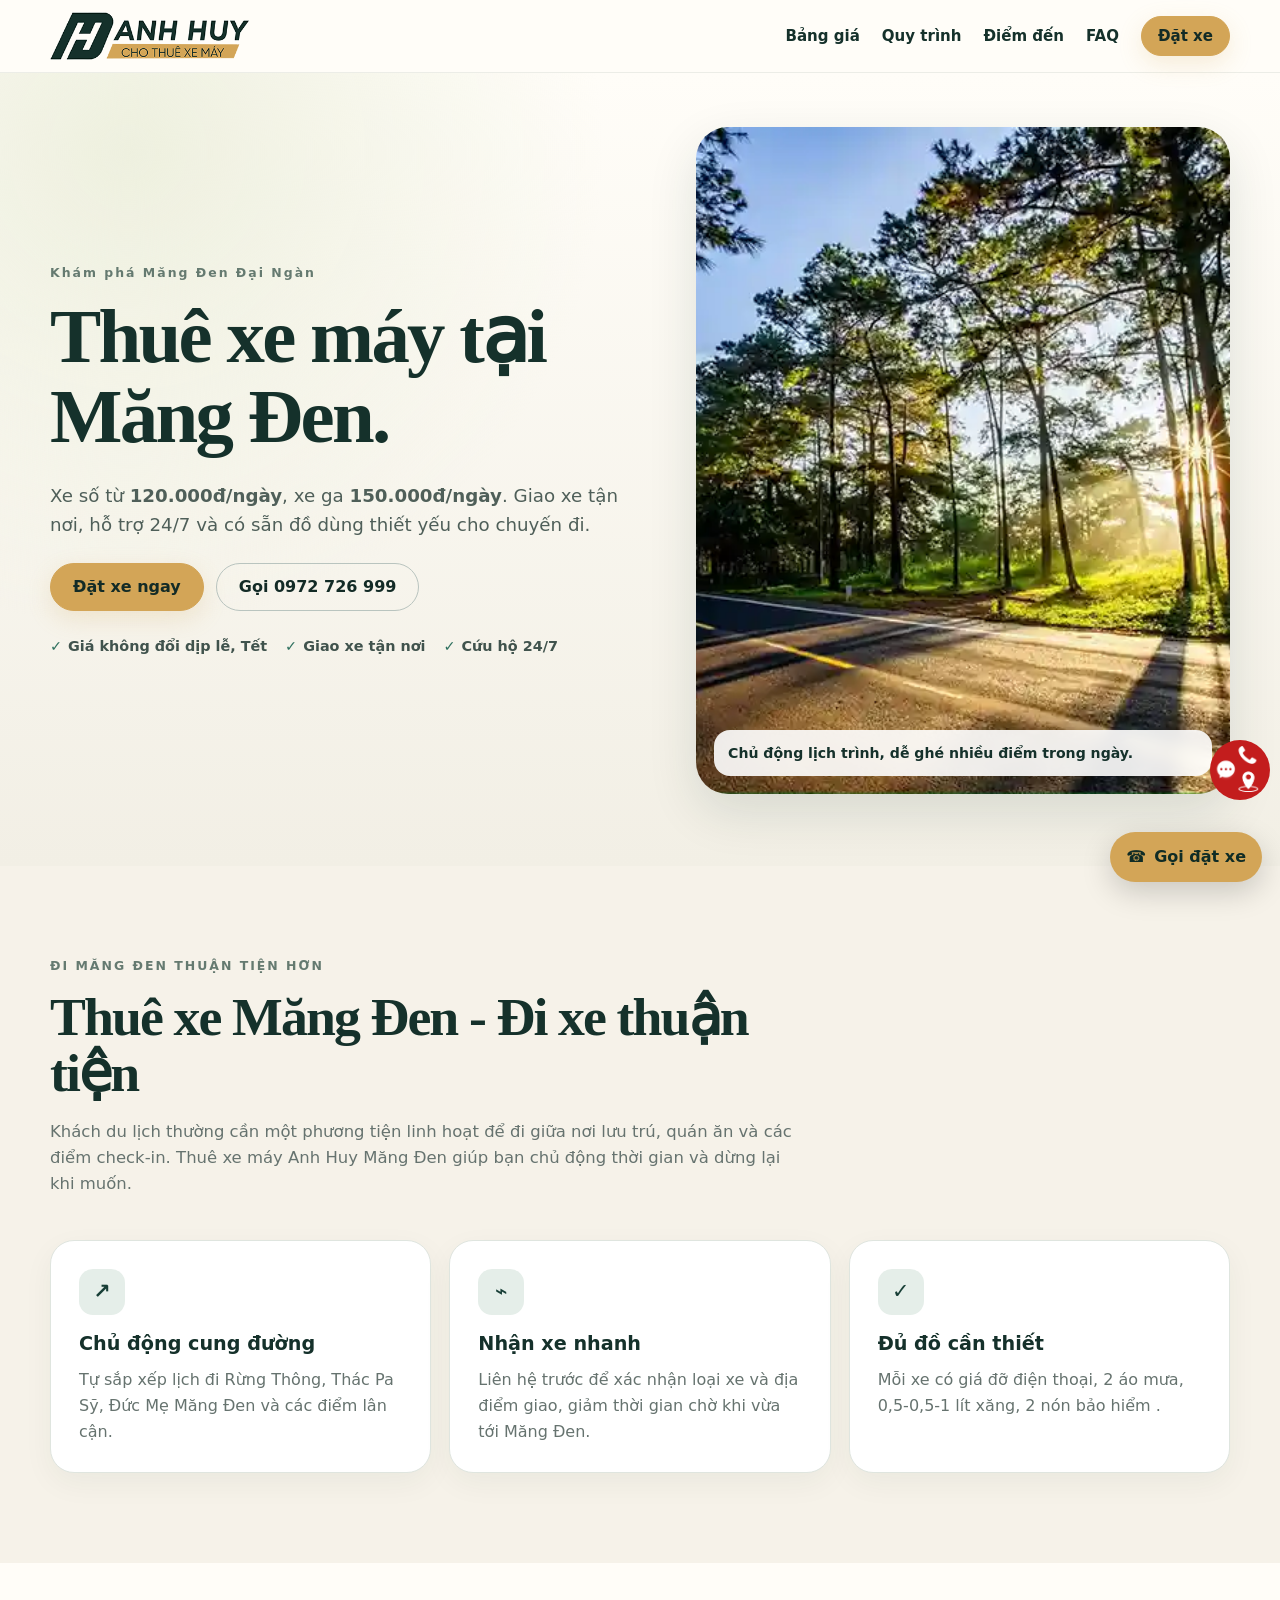
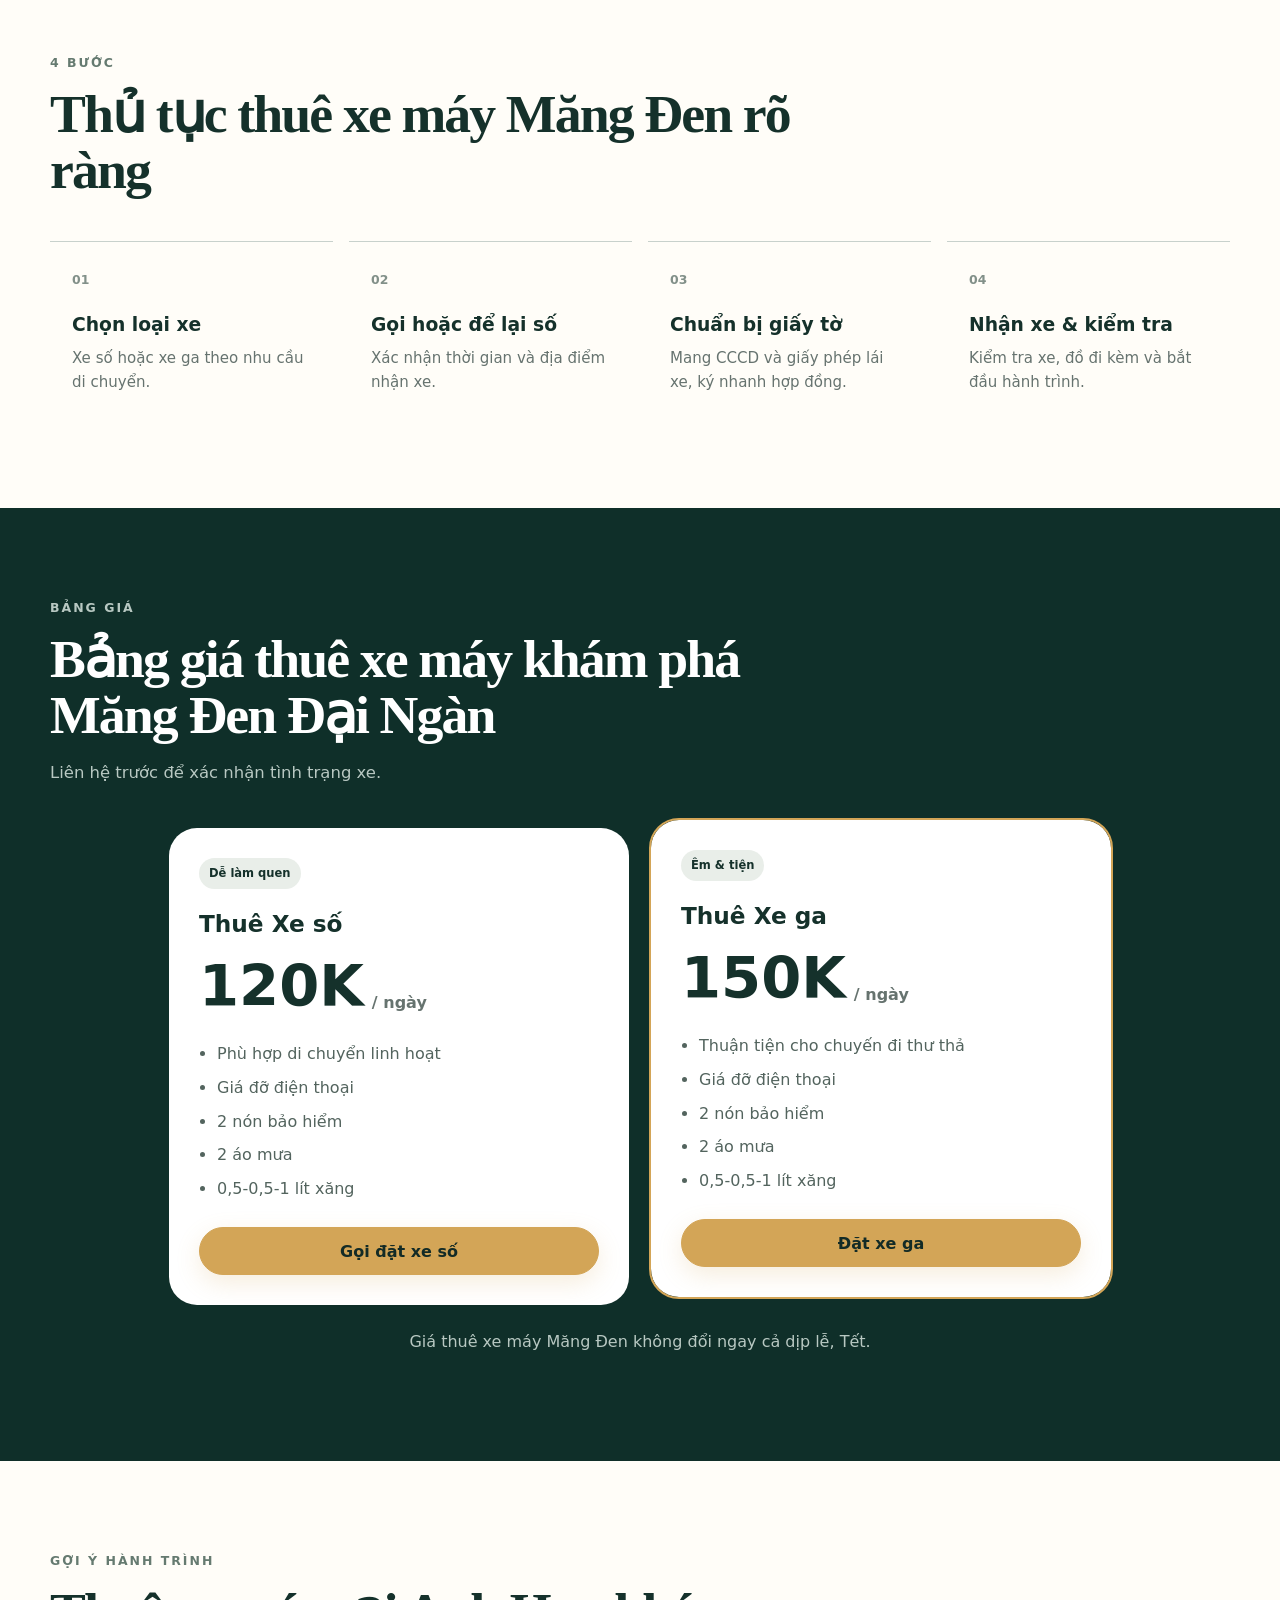
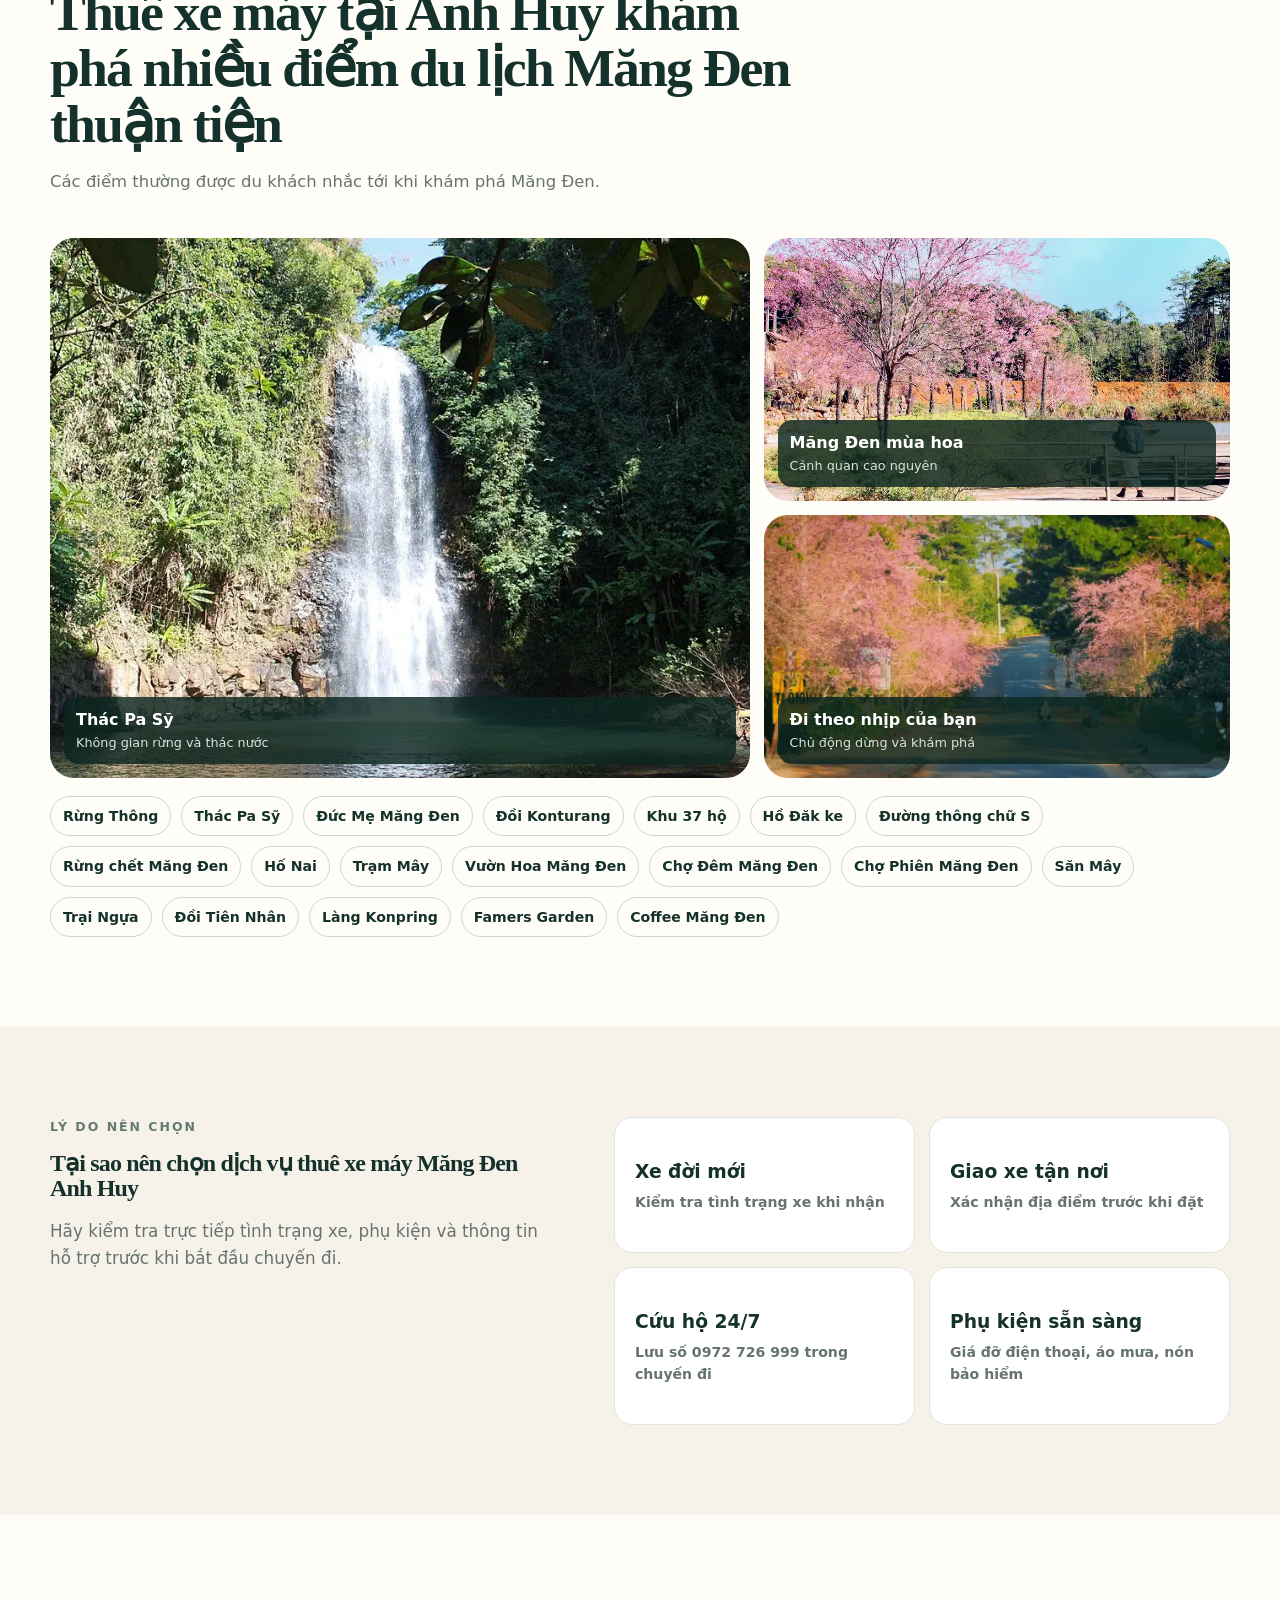
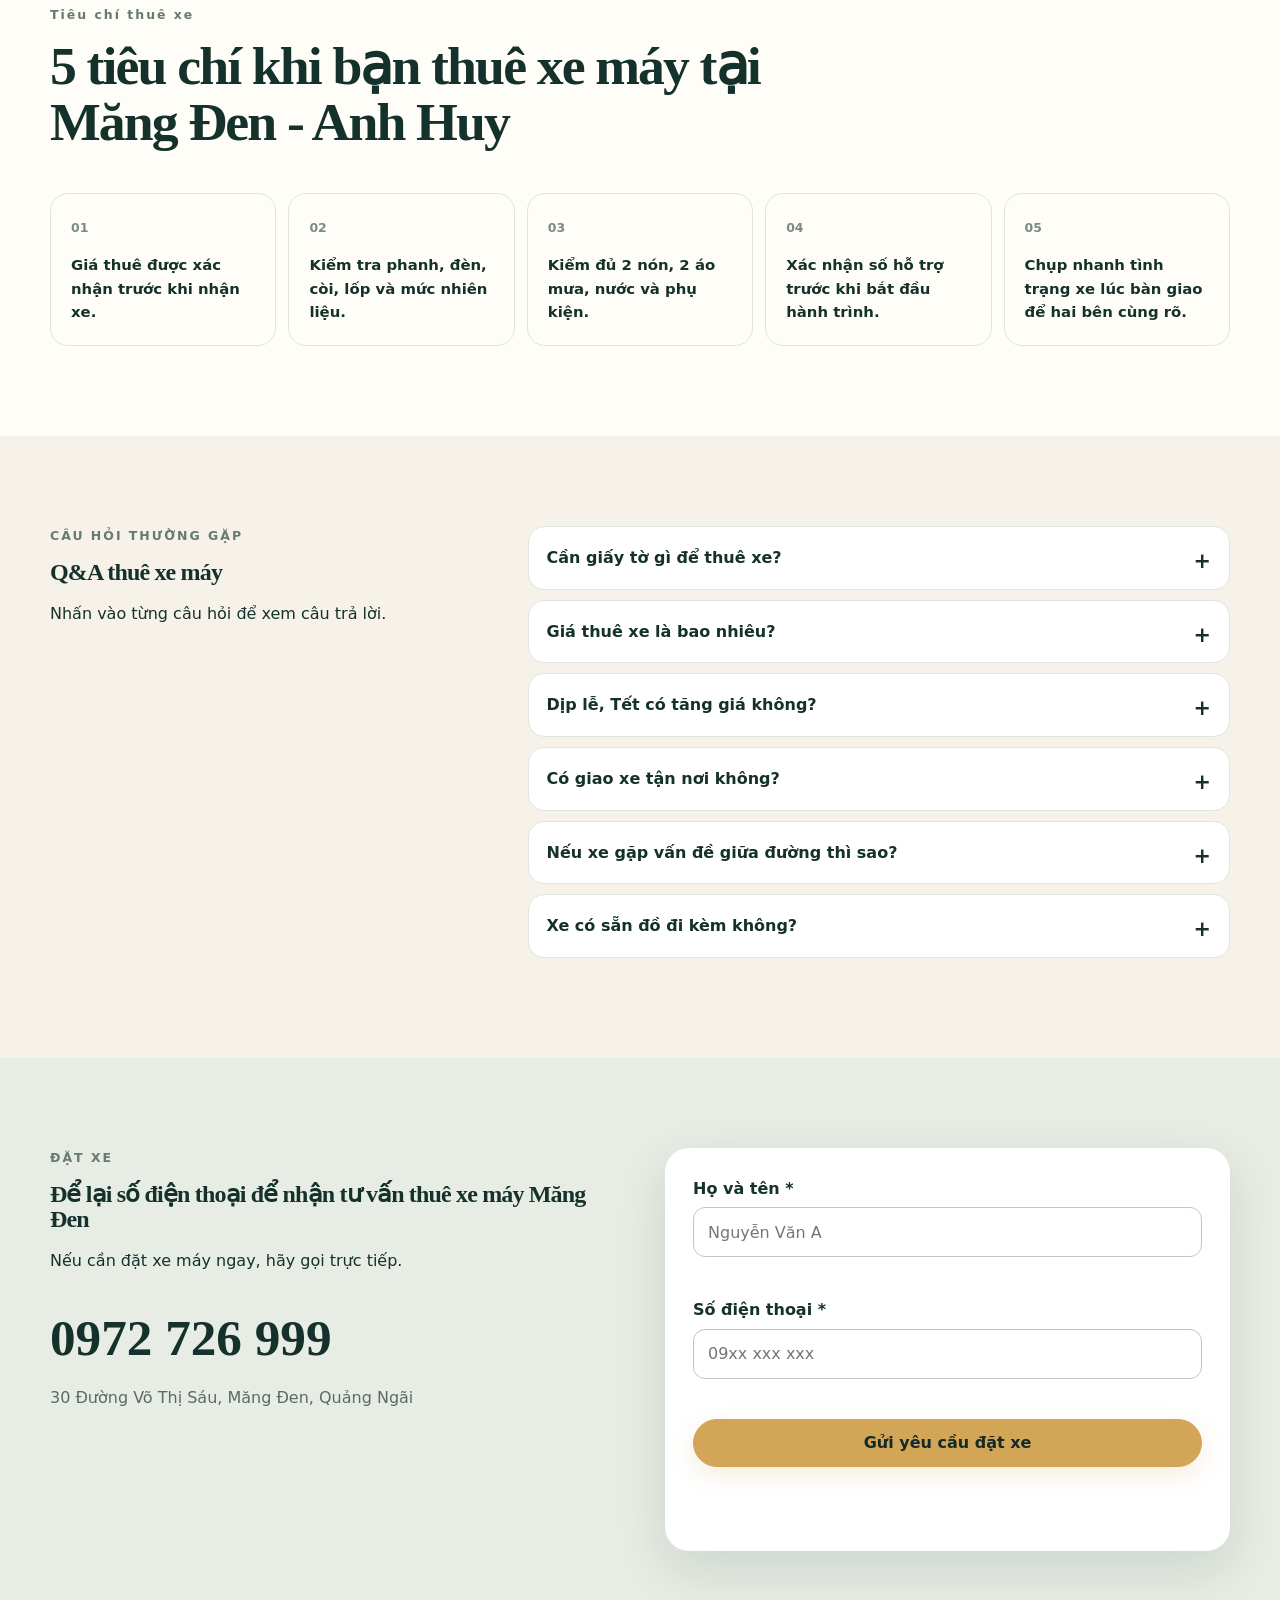
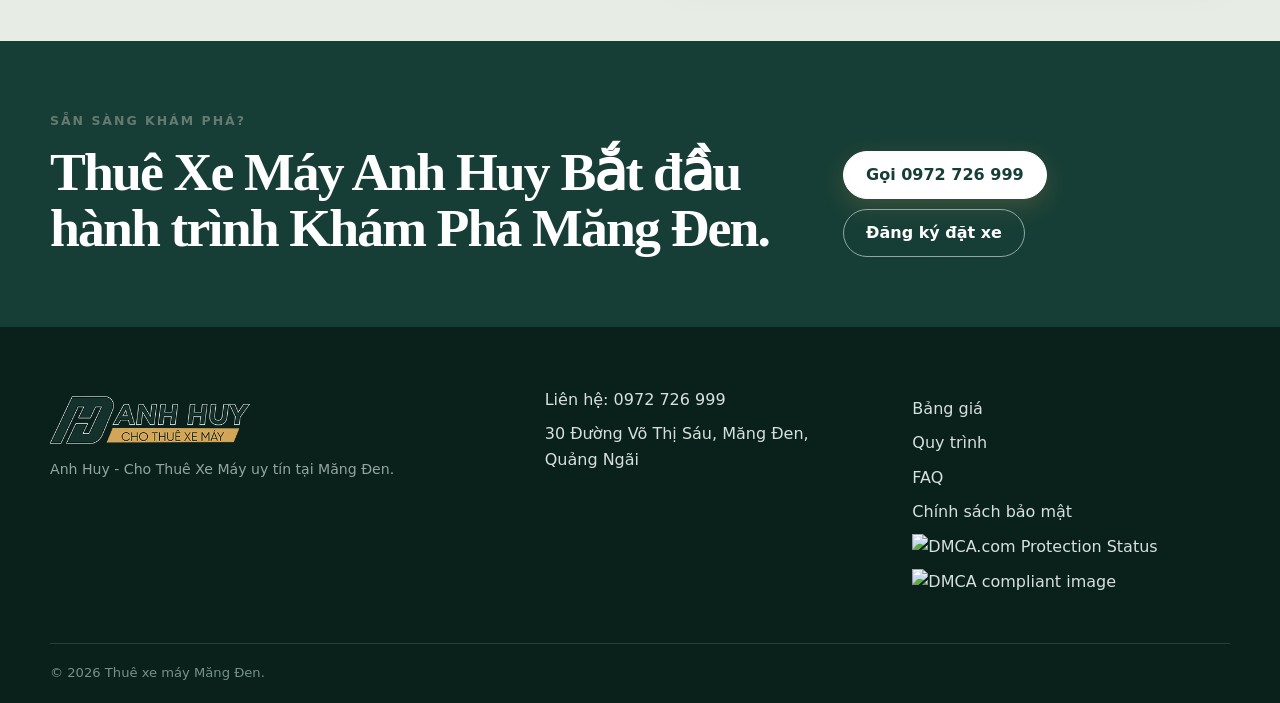
==== commit e57440f2: "Update index.html" ====
--- a/index.html
+++ b/index.html
@@ -152,7 +152,7 @@
 <section class="section dark" id="bang-gia"><div class="container"><div class="section-head light"><p class="eyebrow">BẢNG GIÁ</p><h2>Bảng giá thuê xe máy khám phá Măng Đen Đại Ngàn</h2><p> Liên hệ trước để xác nhận tình trạng xe.</p></div><div class="pricing"><article class="price-card"><p class="label">Dễ làm quen</p><h3>Thuê Xe số</h3><div class="price"><strong>120K</strong><span>/ ngày</span></div><ul><li>Phù hợp di chuyển linh hoạt</li><li>Giá đỡ điện thoại</li><li>2 nón bảo hiểm</li><li>2 áo mưa</li><li>0,5-0,5-1 lít xăng</li></ul><a class="btn full" href="tel:0972726999">Gọi đặt xe số</a></article><article class="price-card featured"><p class="label">Êm & tiện</p><h3>Thuê Xe ga</h3><div class="price"><strong>150K</strong><span>/ ngày</span></div><ul><li>Thuận tiện cho chuyến đi thư thả</li><li>Giá đỡ điện thoại</li><li>2 nón bảo hiểm</li><li>2 áo mưa</li><li>0,5-0,5-1 lít xăng</li></ul><a class="btn full" href="#dat-xe">Đặt xe ga</a></article></div><p class="price-note">Giá thuê xe máy Măng Đen không đổi ngay cả dịp lễ, Tết.</p></div></section>
 <section class="section" id="diem-den"><div class="container"><div class="section-head"><p class="eyebrow">GỢI Ý HÀNH TRÌNH</p><h2>Thuê xe máy tại Anh Huy khám phá nhiều điểm du lịch Măng Đen thuận tiện </h2><p>Các điểm thường được du khách nhắc tới khi khám phá Măng Đen.</p></div><div class="gallery"><figure class="g-large"><img src="assets/images/gallery-pasy.webp" loading="lazy" alt="Thác Pa Sỹ tại Măng Đen" width="960" height="640"><figcaption><strong>Thác Pa Sỹ</strong><span>Không gian rừng và thác nước</span></figcaption></figure><figure><img src="assets/images/gallery-cherry.webp" loading="lazy" alt="Hoa mai anh đào và cảnh quan ở Măng Đen" width="1200" height="900"><figcaption><strong>Măng Đen mùa hoa</strong><span>Cảnh quan cao nguyên</span></figcaption></figure><figure><img src="assets/images/gallery-ride.webp" loading="lazy" alt="Người lái xe máy trên đường ở Việt Nam" width="1000" height="900"><figcaption><strong>Đi theo nhịp của bạn</strong><span>Chủ động dừng và khám phá</span></figcaption></figure></div><div class="chips"><span>Rừng Thông</span><span>Thác Pa Sỹ</span><span>Đức Mẹ Măng Đen</span><span>Đồi Konturang</span><span>Khu 37 hộ</span><span>Hồ Đăk ke</span><span>Đường thông chữ S</span><span>Rừng chết Măng Đen</span><span>Hố Nai</span><span>Trạm Mây</span><span>Vườn Hoa Măng Đen</span><span>Chợ Đêm Măng Đen</span><span>Chợ Phiên Măng Đen</span><span>Săn Mây</span><span>Trại Ngựa</span><span>Đồi Tiên Nhân</span><span>Làng Konpring</span><span>Famers Garden</span><span>Coffee Măng Đen</span></div></div></section>
 <section class="section soft" id="ly-do"><div class="container"><div class="split"><div><p class="eyebrow">LÝ DO NÊN CHỌN</p><h2>Tại sao nên chọn dịch vụ thuê xe máy Măng Đen Anh Huy</h2><p class="lead-sm"> Hãy kiểm tra trực tiếp tình trạng xe, phụ kiện và thông tin hỗ trợ trước khi bắt đầu chuyến đi.</p></div><div class="checklist"><div><h3><b>Xe đời mới</b><span>Kiểm tra tình trạng xe khi nhận</span></div><div><h3><b>Giao xe tận nơi</b><span>Xác nhận địa điểm trước khi đặt</span></div><div><h3><b>Cứu hộ 24/7</b><span>Lưu số 0972 726 999 trong chuyến đi</span></div><div><h3><b>Phụ kiện sẵn sàng</b><span>Giá đỡ điện thoại, áo mưa, nón bảo hiểm</span></div></div></div></div></section>
-<section class="section" id="kiem-chung"><div class="container"><div class="section-head"><p class="eyebrow">Tiêu chí thuê xe</p><h2>5 tiêu chí khi bạn thuê xe máy tại Măng Đen</h2></div><div class="proof-grid"><div><strong>01</strong><p>Giá thuê được xác nhận trước khi nhận xe.</p></div><div><strong>02</strong><p>Kiểm tra phanh, đèn, còi, lốp và mức nhiên liệu.</p></div><div><strong>03</strong><p>Kiểm đủ 2 nón, 2 áo mưa, nước và phụ kiện.</p></div><div><strong>04</strong><p>Xác nhận số hỗ trợ trước khi bắt đầu hành trình.</p></div><div><strong>05</strong><p>Chụp nhanh tình trạng xe lúc bàn giao để hai bên cùng rõ.</p></div></div></div></section>
+<section class="section" id="kiem-chung"><div class="container"><div class="section-head"><p class="eyebrow">Tiêu chí thuê xe</p><h2>5 tiêu chí khi bạn thuê xe máy tại Măng Đen - Anh Huy</h2></div><div class="proof-grid"><div><strong>01</strong><p>Giá thuê được xác nhận trước khi nhận xe.</p></div><div><strong>02</strong><p>Kiểm tra phanh, đèn, còi, lốp và mức nhiên liệu.</p></div><div><strong>03</strong><p>Kiểm đủ 2 nón, 2 áo mưa, nước và phụ kiện.</p></div><div><strong>04</strong><p>Xác nhận số hỗ trợ trước khi bắt đầu hành trình.</p></div><div><strong>05</strong><p>Chụp nhanh tình trạng xe lúc bàn giao để hai bên cùng rõ.</p></div></div></div></section>
 <section class="section soft" id="faq"><div class="container faq-wrap"><div><p class="eyebrow">CÂU HỎI THƯỜNG GẶP</p><h2>Q&A thuê xe máy</h2><p>Nhấn vào từng câu hỏi để xem câu trả lời.</p></div><div class="accordion"><details><summary>Cần giấy tờ gì để thuê xe?</summary><p>Hãy chuẩn bị CCCD và giấy phép lái xe phù hợp với loại xe bạn sử dụng.</p></details><details><summary>Giá thuê xe là bao nhiêu?</summary><p>Xe số 120.000đ/ngày và xe ga 150.000đ/ngày.</p></details><details><summary>Dịp lễ, Tết có tăng giá không?</summary><p>Giá không đổi vào dịp lễ, Tết.</p></details><details><summary>Có giao xe tận nơi không?</summary><p>Có. Hãy gọi trước để xác nhận địa điểm và thời gian giao xe cụ thể.</p></details><details><summary>Nếu xe gặp vấn đề giữa đường thì sao?</summary><p>Dịch vụ có hỗ trợ cứu hộ 24/7. Gọi 0972 726 999 để được hướng dẫn xử lý.</p></details><details><summary>Xe có sẵn đồ đi kèm không?</summary><p>Có giá đỡ điện thoại, 2 áo mưa, 0,5-0,5-1 lít xăng, 2 nón bảo hiểm .</p></details></div></div></section>
 <section class="section booking" id="dat-xe"><div class="container booking-grid"><div><p class="eyebrow">ĐẶT XE</p><h2>Để lại số điện thoại để nhận tư vấn thuê xe máy Măng Đen</h2><p> Nếu cần đặt xe máy ngay, hãy gọi trực tiếp.</p><a class="phone-line" href="tel:0972726999">0972 726 999</a><address>30 Đường Võ Thị Sáu, Măng Đen, Quảng Ngãi</address></div><form id="booking-form" novalidate><div class="field"><label for="name">Họ và tên <span aria-hidden="true">*</span></label><input id="name" name="name" autocomplete="name" required minlength="2" placeholder="Nguyễn Văn A"><small class="error" id="name-error"></small></div><div class="field"><label for="phone">Số điện thoại <span aria-hidden="true">*</span></label><input id="phone" name="phone" inputmode="tel" autocomplete="tel" required pattern="[0-9+ ()-]{9,16}" placeholder="09xx xxx xxx"><small class="error" id="phone-error"></small></div><button class="btn full" type="submit">Gửi yêu cầu đặt xe</button><p id="form-status" class="form-status" role="status" aria-live="polite"></p><p class="demo-note"></p></form></div></section>
 <section class="final-cta"><div class="container final-inner"><div><p class="eyebrow">SẴN SÀNG KHÁM PHÁ?</p><h2>Thuê Xe Máy Anh Huy Bắt đầu hành trình Khám Phá Măng Đen.</h2></div><div class="final-actions"><a class="btn light-btn" href="tel:0972726999">Gọi 0972 726 999</a><a class="btn btn-outline-light" href="#dat-xe">Đăng ký đặt xe</a></div></div></section>
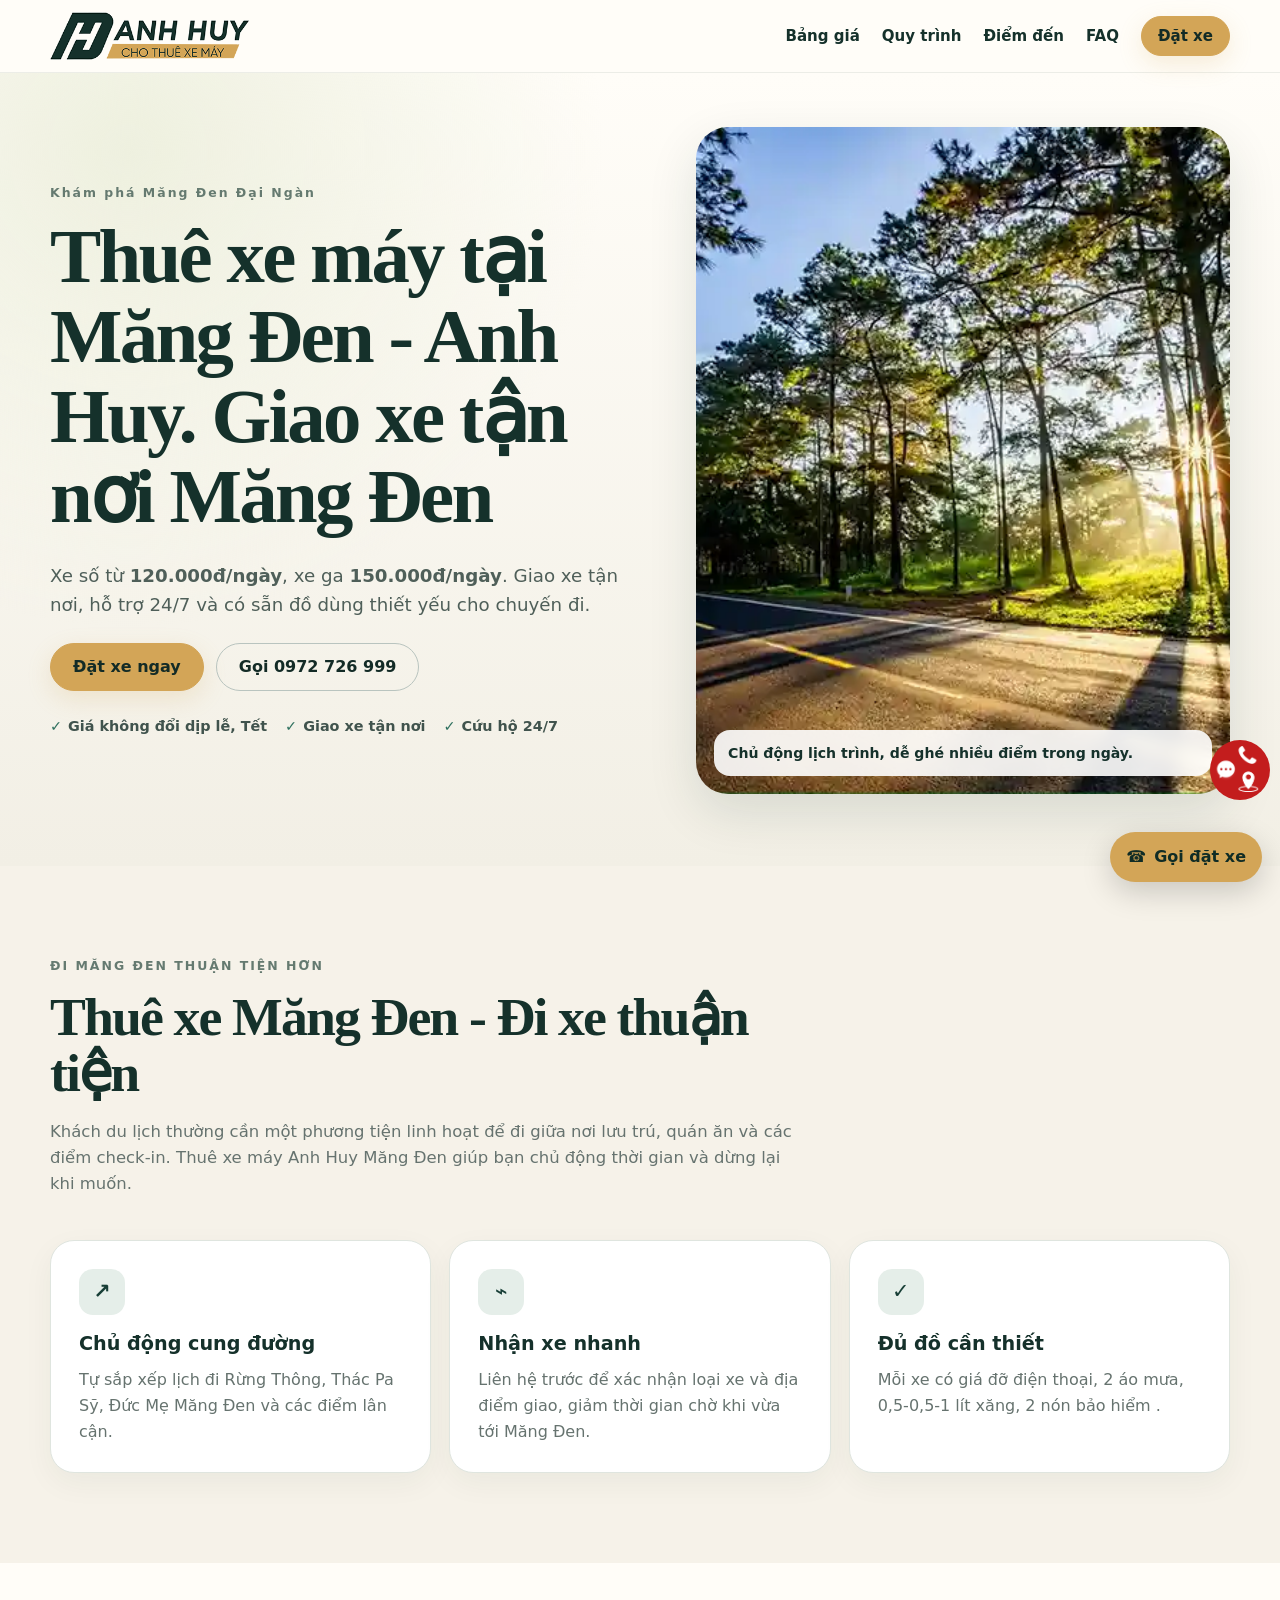
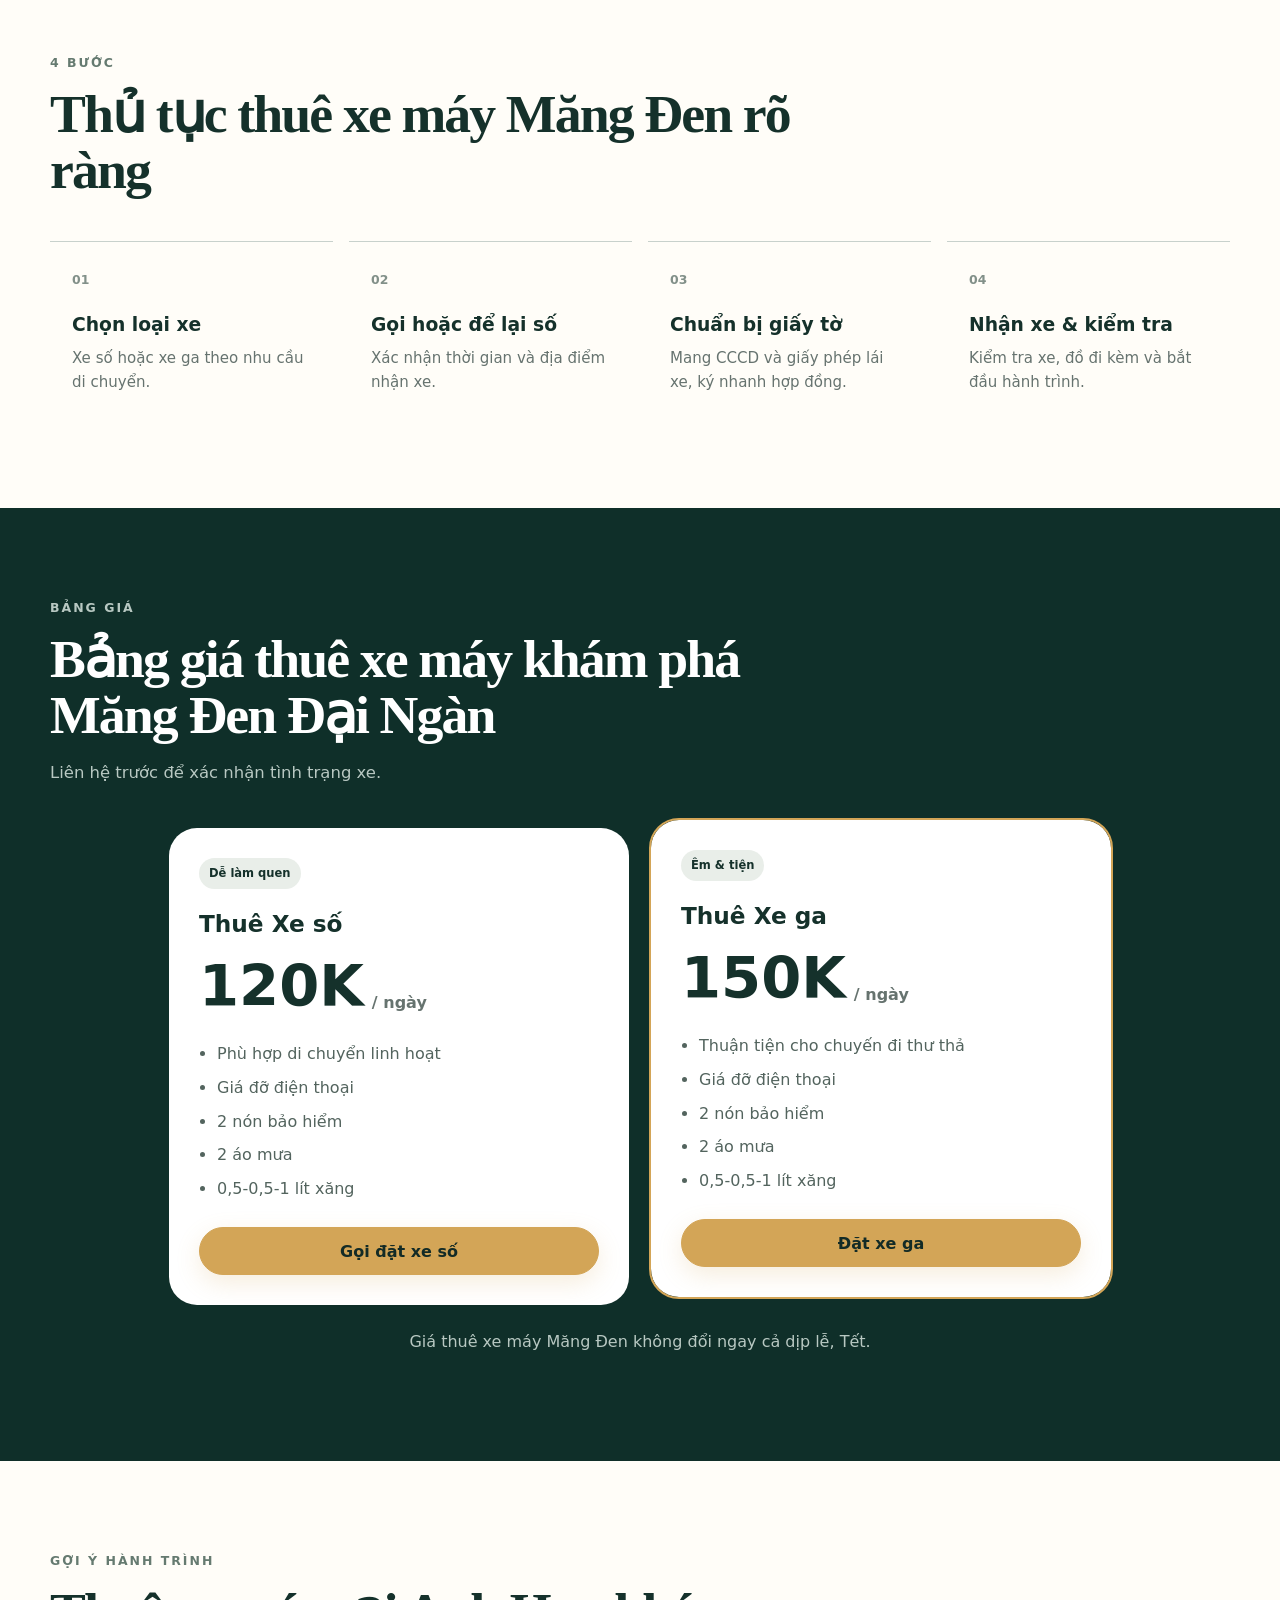
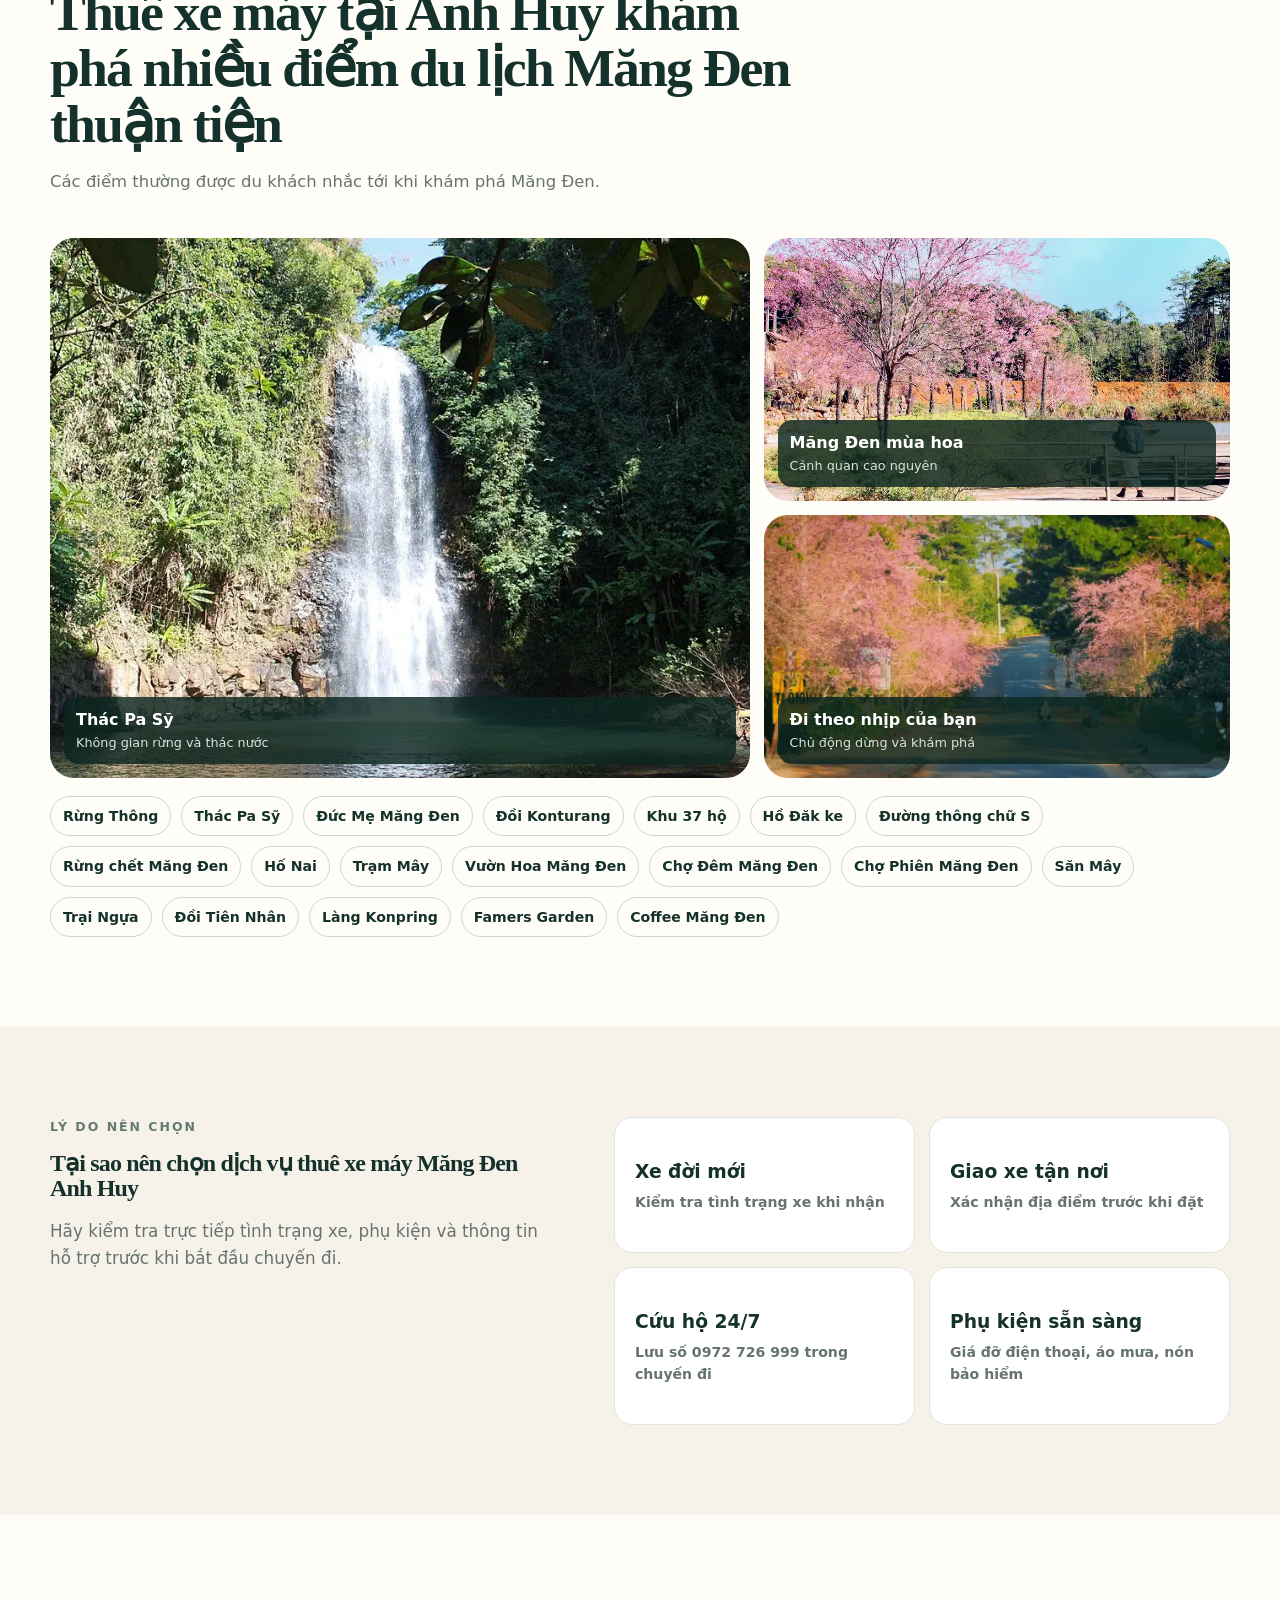
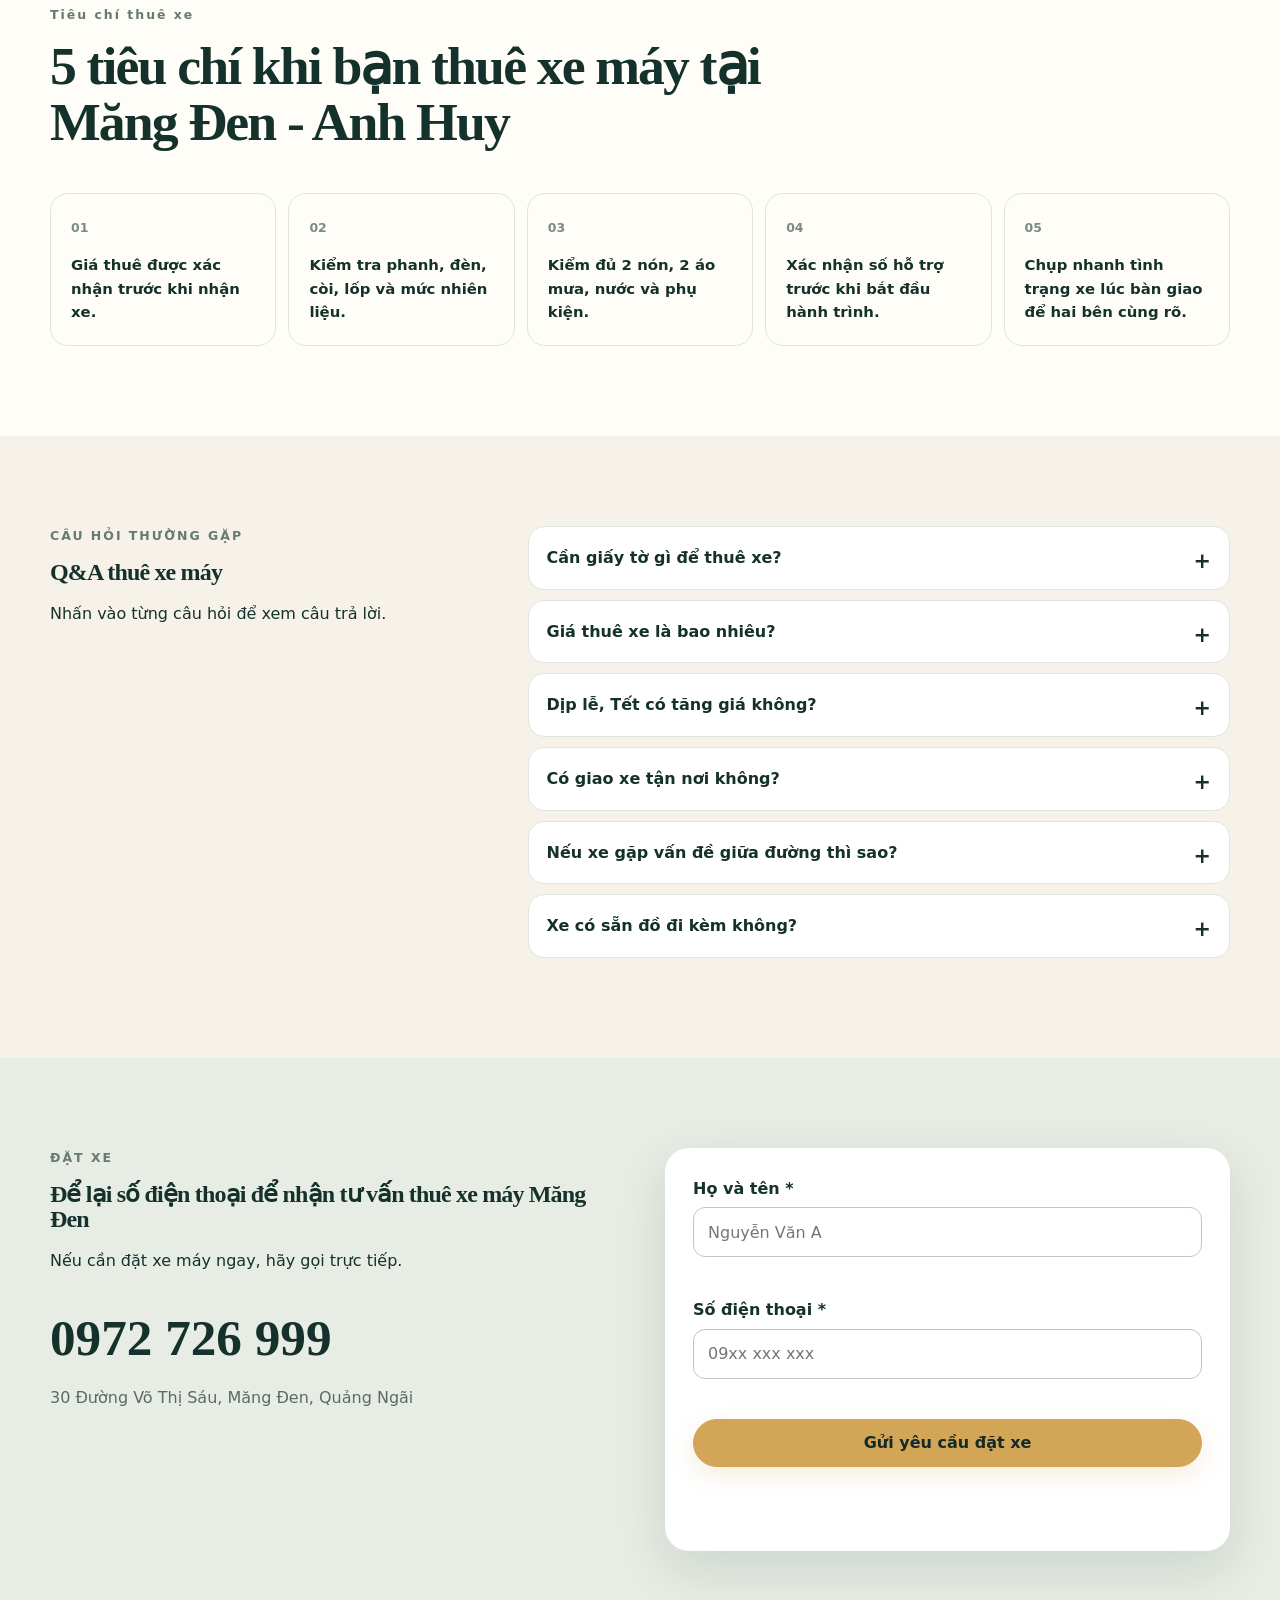
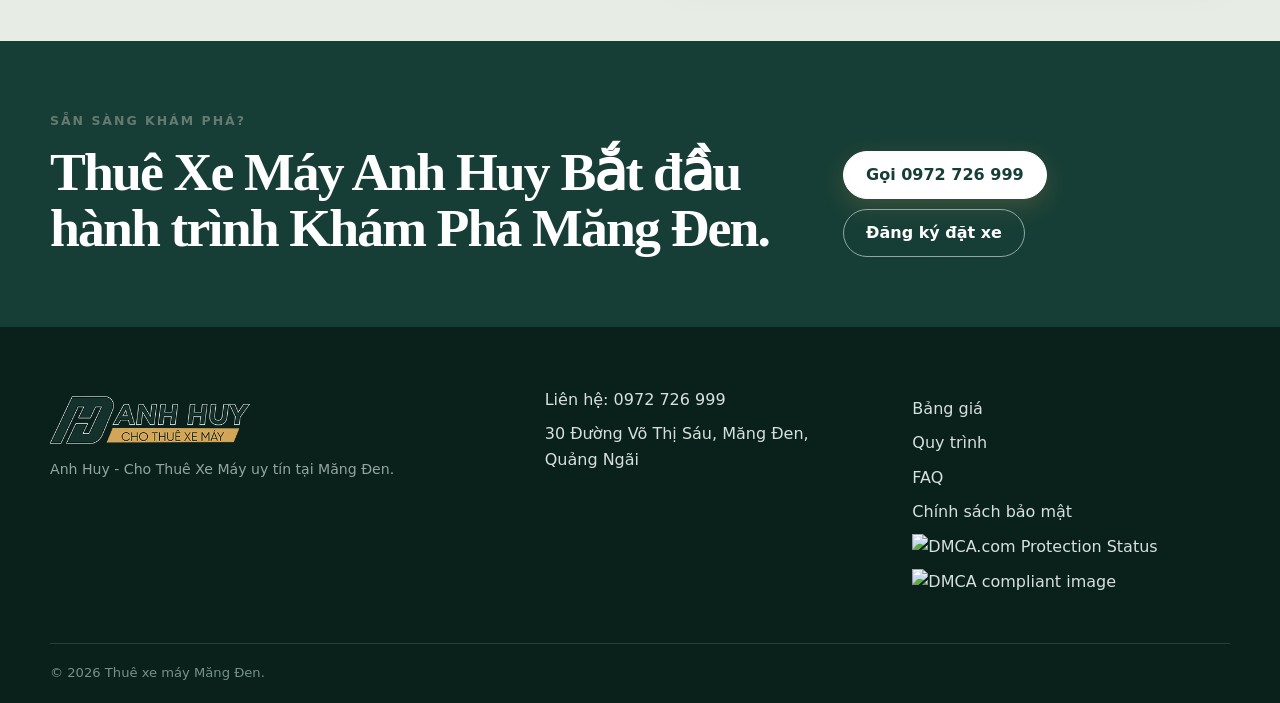
==== commit 48925f42: "Update index.html" ====
--- a/index.html
+++ b/index.html
@@ -121,7 +121,7 @@
 <a class="skip-link" href="#main">Bỏ qua menu</a>
 <header class="site-header" id="top">
   <div class="container nav-wrap">
-       <a href="#top" class="nav-brand" aria-label="Cho Thuê Xe Máy Măng Đen - Về trang đầu">
+       <a href="https://thuexemaymangden.vn/" class="nav-brand" aria-label="Cho Thuê Xe Máy Măng Đen - Về trang đầu">
     <img src="assets/images/logo.png"
          alt="Logo Cho Thuê Xe Máy Măng Đen"
          width="200"
@@ -139,7 +139,7 @@
   <div class="container hero-grid">
     <div class="hero-copy">
       <p class="eyebrow">Khám phá Măng Đen Đại Ngàn</p>
-      <h1>Thuê xe máy tại Măng Đen.</h1>
+      <h1>Thuê xe máy tại Măng Đen - Anh Huy. Giao xe tận nơi Măng Đen</h1>
       <p class="lead">Xe số từ <strong>120.000đ/ngày</strong>, xe ga <strong>150.000đ/ngày</strong>. Giao xe tận nơi, hỗ trợ 24/7 và có sẵn đồ dùng thiết yếu cho chuyến đi.</p>
       <div class="hero-actions"><a class="btn" href="#dat-xe">Đặt xe ngay</a><a class="btn btn-ghost" href="tel:0972726999">Gọi 0972 726 999</a></div>
       <ul class="trust-row" aria-label="Điểm nổi bật"><li>Giá không đổi dịp lễ, Tết</li><li>Giao xe tận nơi</li><li>Cứu hộ 24/7</li></ul>
@@ -157,7 +157,7 @@
 <section class="section booking" id="dat-xe"><div class="container booking-grid"><div><p class="eyebrow">ĐẶT XE</p><h2>Để lại số điện thoại để nhận tư vấn thuê xe máy Măng Đen</h2><p> Nếu cần đặt xe máy ngay, hãy gọi trực tiếp.</p><a class="phone-line" href="tel:0972726999">0972 726 999</a><address>30 Đường Võ Thị Sáu, Măng Đen, Quảng Ngãi</address></div><form id="booking-form" novalidate><div class="field"><label for="name">Họ và tên <span aria-hidden="true">*</span></label><input id="name" name="name" autocomplete="name" required minlength="2" placeholder="Nguyễn Văn A"><small class="error" id="name-error"></small></div><div class="field"><label for="phone">Số điện thoại <span aria-hidden="true">*</span></label><input id="phone" name="phone" inputmode="tel" autocomplete="tel" required pattern="[0-9+ ()-]{9,16}" placeholder="09xx xxx xxx"><small class="error" id="phone-error"></small></div><button class="btn full" type="submit">Gửi yêu cầu đặt xe</button><p id="form-status" class="form-status" role="status" aria-live="polite"></p><p class="demo-note"></p></form></div></section>
 <section class="final-cta"><div class="container final-inner"><div><p class="eyebrow">SẴN SÀNG KHÁM PHÁ?</p><h2>Thuê Xe Máy Anh Huy Bắt đầu hành trình Khám Phá Măng Đen.</h2></div><div class="final-actions"><a class="btn light-btn" href="tel:0972726999">Gọi 0972 726 999</a><a class="btn btn-outline-light" href="#dat-xe">Đăng ký đặt xe</a></div></div></section>
 </main>
-<footer class="site-footer"><div class="container footer-grid"><div><a href="#top" class="nav-brand" aria-label="Cho Thuê Xe Máy Măng Đen - Về trang đầu">
+<footer class="site-footer"><div class="container footer-grid"><div><a href="https://thuexemaymangden.vn/" class="nav-brand" aria-label="Cho Thuê Xe Máy Măng Đen - Về trang đầu">
     <img src="assets/images/logo.png"
          alt="Logo-cho-thue-xe-may-mang-den"
          width="200"
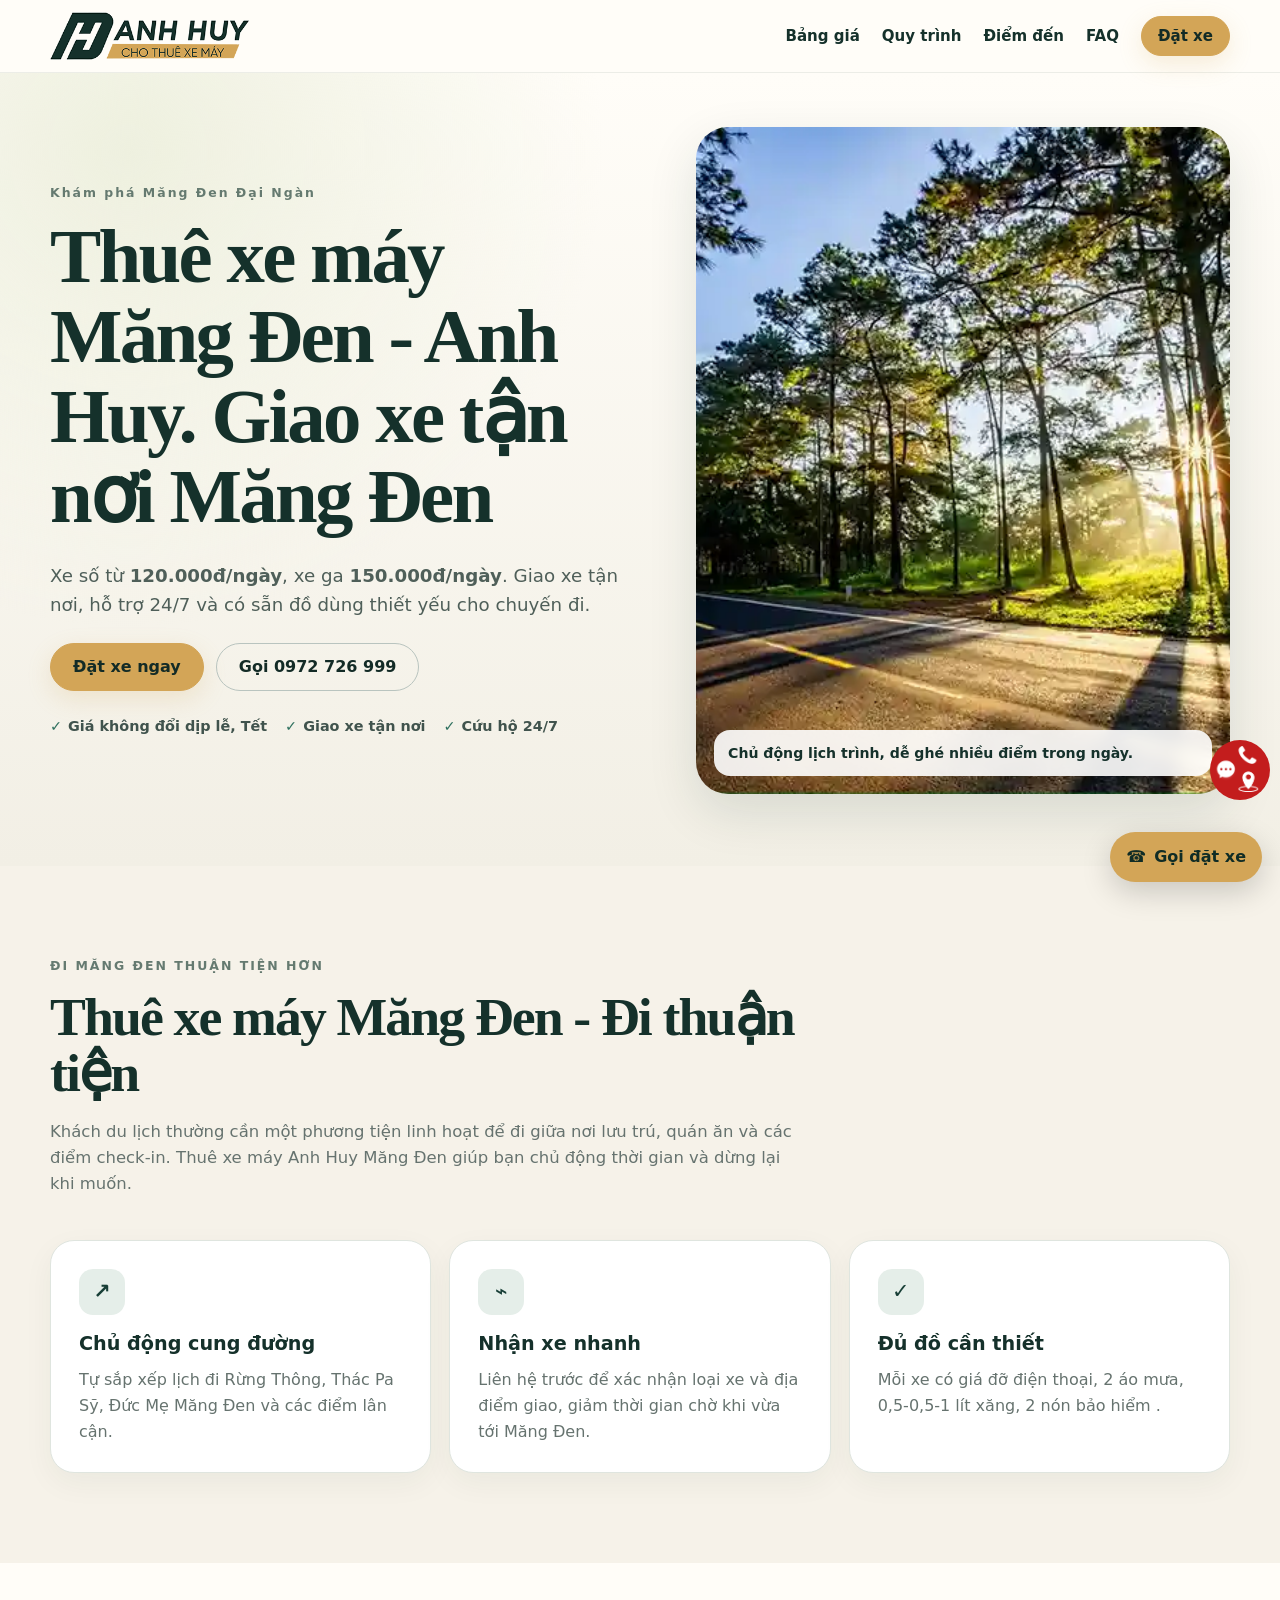
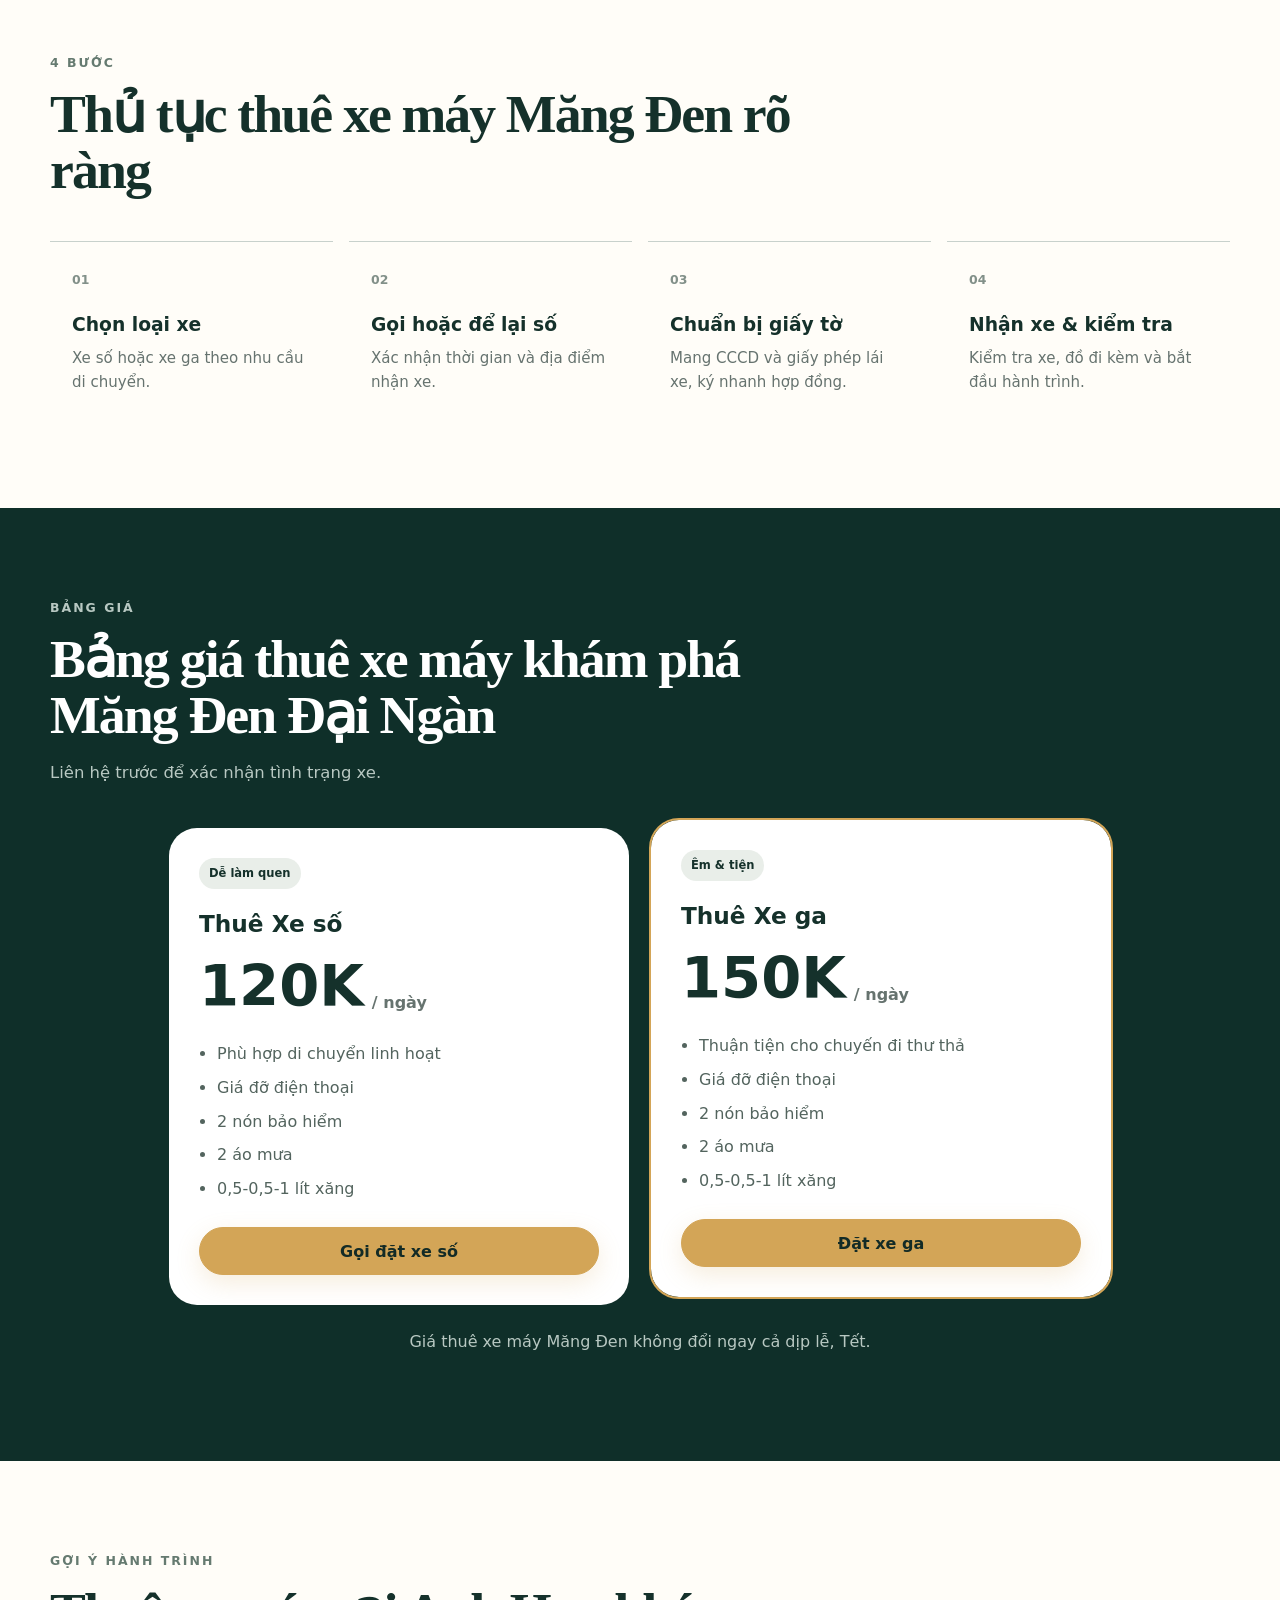
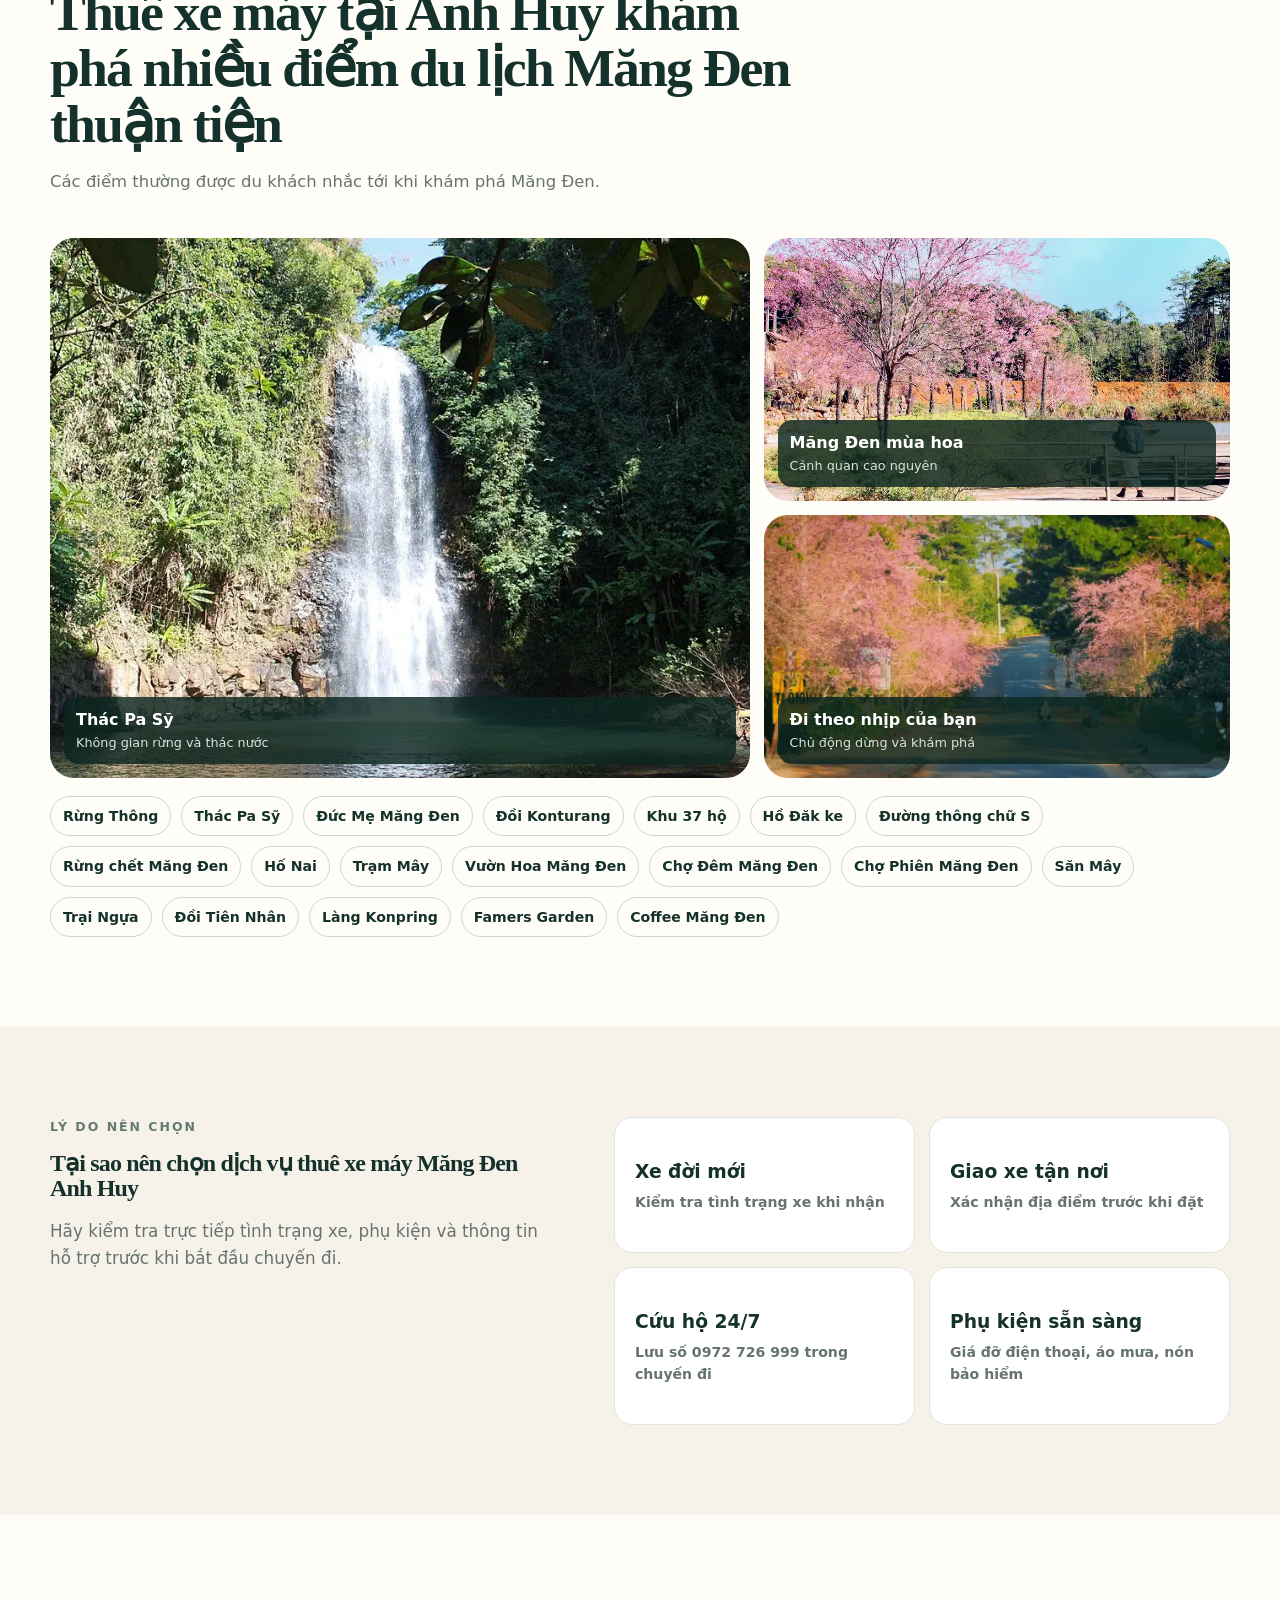
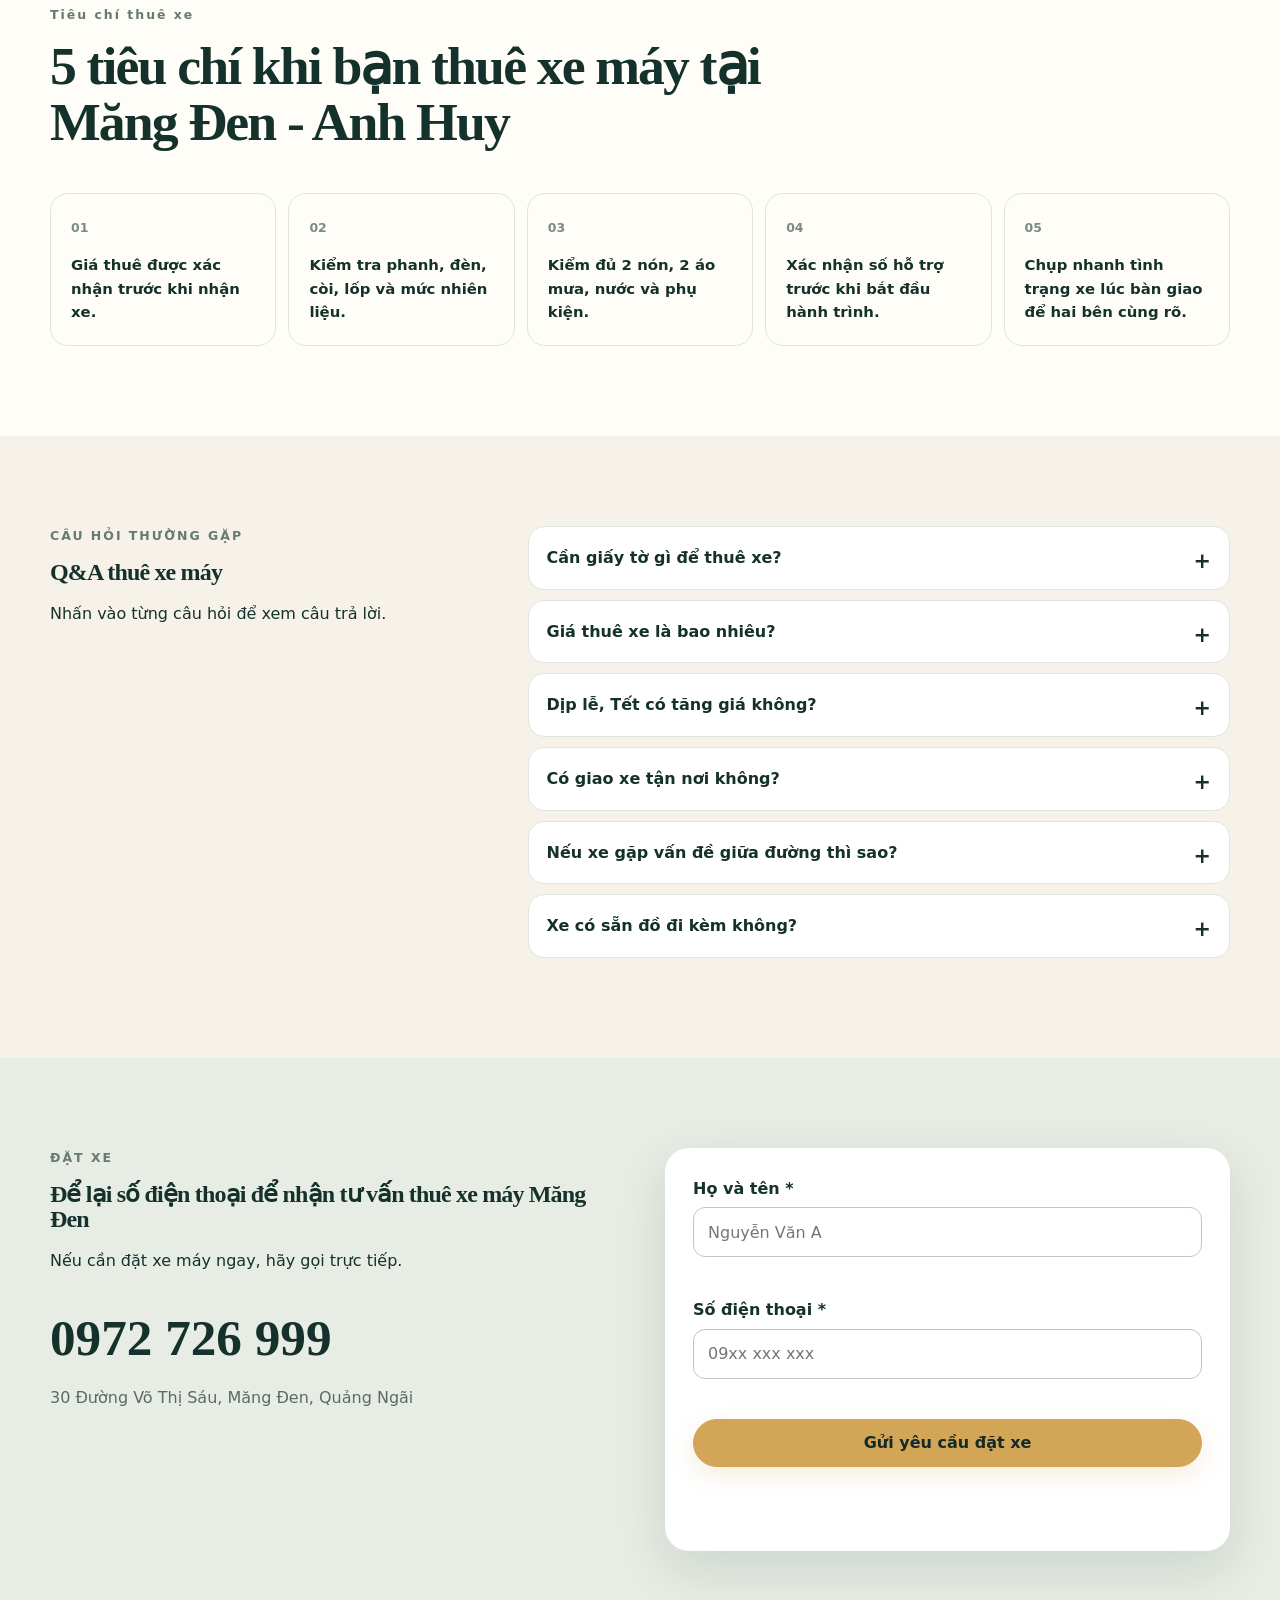
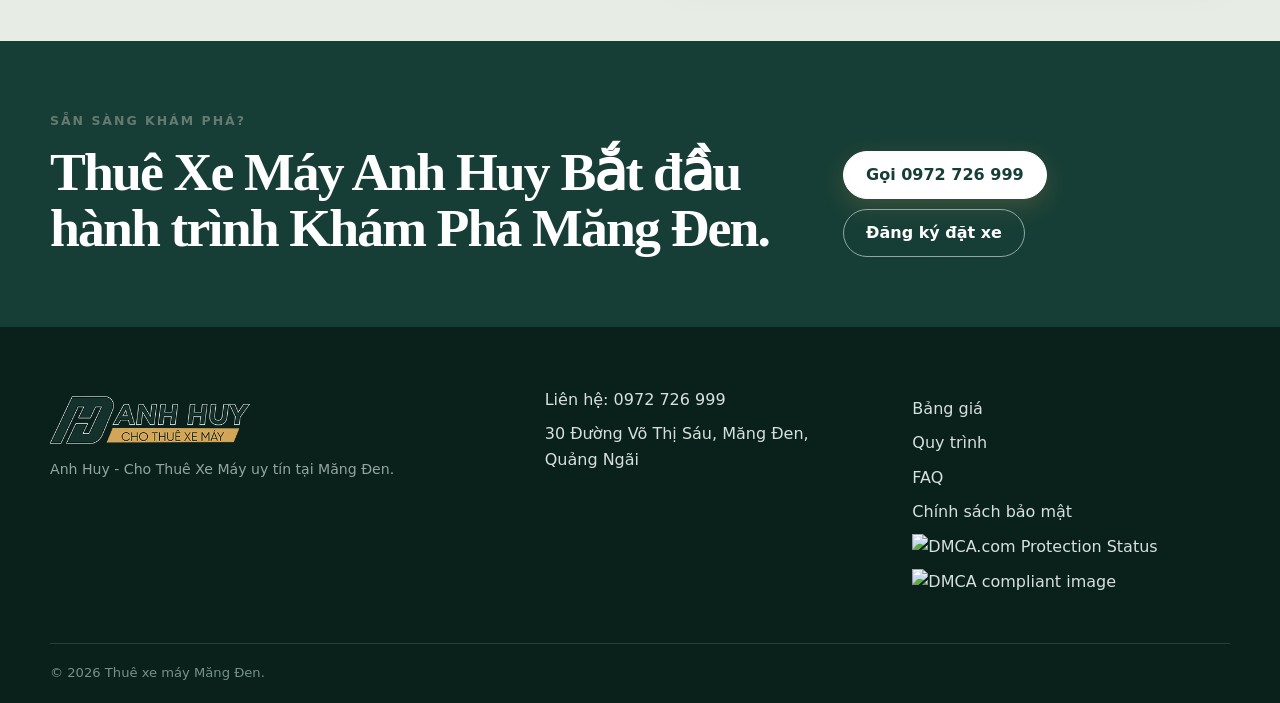
==== commit 6ce133a6: "Update index.html" ====
--- a/index.html
+++ b/index.html
@@ -4,7 +4,7 @@
   <meta charset="utf-8">
   <meta name="viewport" content="width=device-width,initial-scale=1">
   <title>Thuê xe máy Măng Đen⭐Cho thuê xe máy uy tín Măng Đen✅ </title>
-  <meta name="description" content="Thuê xe máy tại Măng Đen: xe số 120.000đ/ngày, xe ga 150.000đ/ngày. Giao xe tận nơi, cứu hộ 24/7, kèm nón bảo hiểm, áo mưa, xăng.">
+  <meta name="description" content="Thuê xe máy Măng Đen: xe số 120.000đ/ngày, xe ga 150.000đ/ngày. Giao xe tận nơi, cứu hộ 24/7, kèm nón bảo hiểm, áo mưa, xăng.">
   <meta name="robots" content="index,follow,max-image-preview:large">
   <link rel="canonical" href="https://thuexemaymangden.vn/">
   <link rel="icon" href="assets/images/favicon.svg" type="image/svg+xml">
@@ -139,7 +139,7 @@
   <div class="container hero-grid">
     <div class="hero-copy">
       <p class="eyebrow">Khám phá Măng Đen Đại Ngàn</p>
-      <h1>Thuê xe máy tại Măng Đen - Anh Huy. Giao xe tận nơi Măng Đen</h1>
+      <h1>Thuê xe máy Măng Đen - Anh Huy. Giao xe tận nơi Măng Đen</h1>
       <p class="lead">Xe số từ <strong>120.000đ/ngày</strong>, xe ga <strong>150.000đ/ngày</strong>. Giao xe tận nơi, hỗ trợ 24/7 và có sẵn đồ dùng thiết yếu cho chuyến đi.</p>
       <div class="hero-actions"><a class="btn" href="#dat-xe">Đặt xe ngay</a><a class="btn btn-ghost" href="tel:0972726999">Gọi 0972 726 999</a></div>
       <ul class="trust-row" aria-label="Điểm nổi bật"><li>Giá không đổi dịp lễ, Tết</li><li>Giao xe tận nơi</li><li>Cứu hộ 24/7</li></ul>
@@ -147,7 +147,7 @@
     <figure class="hero-media"><img src="assets/images/hero.webp" alt="Người đi xe máy trên cung đường Việt Nam" width="1600" height="1000" fetchpriority="high"><figcaption>Chủ động lịch trình, dễ ghé nhiều điểm trong ngày.</figcaption></figure>
   </div>
 </section>
-<section class="section soft" id="nhu-cau"><div class="container"><div class="section-head"><p class="eyebrow">ĐI MĂNG ĐEN THUẬN TIỆN HƠN</p><h2>Thuê xe Măng Đen - Đi xe thuận tiện </h2><p>Khách du lịch thường cần một phương tiện linh hoạt để đi giữa nơi lưu trú, quán ăn và các điểm check-in. Thuê xe máy Anh Huy Măng Đen giúp bạn chủ động thời gian và dừng lại khi muốn.</p></div><div class="cards three"><article class="card"><span class="icon">↗</span><h3>Chủ động cung đường</h3><p>Tự sắp xếp lịch đi Rừng Thông, Thác Pa Sỹ, Đức Mẹ Măng Đen và các điểm lân cận.</p></article><article class="card"><span class="icon">⌁</span><h3>Nhận xe nhanh</h3><p>Liên hệ trước để xác nhận loại xe và địa điểm giao, giảm thời gian chờ khi vừa tới Măng Đen.</p></article><article class="card"><span class="icon">✓</span><h3>Đủ đồ cần thiết</h3><p>Mỗi xe có giá đỡ điện thoại, 2 áo mưa, 0,5-0,5-1 lít xăng, 2 nón bảo hiểm .</p></article></div></div></section>
+<section class="section soft" id="nhu-cau"><div class="container"><div class="section-head"><p class="eyebrow">ĐI MĂNG ĐEN THUẬN TIỆN HƠN</p><h2>Thuê xe máy Măng Đen - Đi thuận tiện </h2><p>Khách du lịch thường cần một phương tiện linh hoạt để đi giữa nơi lưu trú, quán ăn và các điểm check-in. Thuê xe máy Anh Huy Măng Đen giúp bạn chủ động thời gian và dừng lại khi muốn.</p></div><div class="cards three"><article class="card"><span class="icon">↗</span><h3>Chủ động cung đường</h3><p>Tự sắp xếp lịch đi Rừng Thông, Thác Pa Sỹ, Đức Mẹ Măng Đen và các điểm lân cận.</p></article><article class="card"><span class="icon">⌁</span><h3>Nhận xe nhanh</h3><p>Liên hệ trước để xác nhận loại xe và địa điểm giao, giảm thời gian chờ khi vừa tới Măng Đen.</p></article><article class="card"><span class="icon">✓</span><h3>Đủ đồ cần thiết</h3><p>Mỗi xe có giá đỡ điện thoại, 2 áo mưa, 0,5-0,5-1 lít xăng, 2 nón bảo hiểm .</p></article></div></div></section>
 <section class="section" id="quy-trinh"><div class="container"><div class="section-head"><p class="eyebrow">4 BƯỚC</p><h2>Thủ tục thuê xe máy Măng Đen rõ ràng</h2></div><ol class="steps"><li><span>01</span><div><h3>Chọn loại xe</h3><p>Xe số hoặc xe ga theo nhu cầu di chuyển.</p></div></li><li><span>02</span><div><h3>Gọi hoặc để lại số</h3><p>Xác nhận thời gian và địa điểm nhận xe.</p></div></li><li><span>03</span><div><h3>Chuẩn bị giấy tờ</h3><p>Mang CCCD và giấy phép lái xe, ký nhanh hợp đồng.</p></div></li><li><span>04</span><div><h3>Nhận xe & kiểm tra</h3><p>Kiểm tra xe, đồ đi kèm và bắt đầu hành trình.</p></div></li></ol></div></section>
 <section class="section dark" id="bang-gia"><div class="container"><div class="section-head light"><p class="eyebrow">BẢNG GIÁ</p><h2>Bảng giá thuê xe máy khám phá Măng Đen Đại Ngàn</h2><p> Liên hệ trước để xác nhận tình trạng xe.</p></div><div class="pricing"><article class="price-card"><p class="label">Dễ làm quen</p><h3>Thuê Xe số</h3><div class="price"><strong>120K</strong><span>/ ngày</span></div><ul><li>Phù hợp di chuyển linh hoạt</li><li>Giá đỡ điện thoại</li><li>2 nón bảo hiểm</li><li>2 áo mưa</li><li>0,5-0,5-1 lít xăng</li></ul><a class="btn full" href="tel:0972726999">Gọi đặt xe số</a></article><article class="price-card featured"><p class="label">Êm & tiện</p><h3>Thuê Xe ga</h3><div class="price"><strong>150K</strong><span>/ ngày</span></div><ul><li>Thuận tiện cho chuyến đi thư thả</li><li>Giá đỡ điện thoại</li><li>2 nón bảo hiểm</li><li>2 áo mưa</li><li>0,5-0,5-1 lít xăng</li></ul><a class="btn full" href="#dat-xe">Đặt xe ga</a></article></div><p class="price-note">Giá thuê xe máy Măng Đen không đổi ngay cả dịp lễ, Tết.</p></div></section>
 <section class="section" id="diem-den"><div class="container"><div class="section-head"><p class="eyebrow">GỢI Ý HÀNH TRÌNH</p><h2>Thuê xe máy tại Anh Huy khám phá nhiều điểm du lịch Măng Đen thuận tiện </h2><p>Các điểm thường được du khách nhắc tới khi khám phá Măng Đen.</p></div><div class="gallery"><figure class="g-large"><img src="assets/images/gallery-pasy.webp" loading="lazy" alt="Thác Pa Sỹ tại Măng Đen" width="960" height="640"><figcaption><strong>Thác Pa Sỹ</strong><span>Không gian rừng và thác nước</span></figcaption></figure><figure><img src="assets/images/gallery-cherry.webp" loading="lazy" alt="Hoa mai anh đào và cảnh quan ở Măng Đen" width="1200" height="900"><figcaption><strong>Măng Đen mùa hoa</strong><span>Cảnh quan cao nguyên</span></figcaption></figure><figure><img src="assets/images/gallery-ride.webp" loading="lazy" alt="Người lái xe máy trên đường ở Việt Nam" width="1000" height="900"><figcaption><strong>Đi theo nhịp của bạn</strong><span>Chủ động dừng và khám phá</span></figcaption></figure></div><div class="chips"><span>Rừng Thông</span><span>Thác Pa Sỹ</span><span>Đức Mẹ Măng Đen</span><span>Đồi Konturang</span><span>Khu 37 hộ</span><span>Hồ Đăk ke</span><span>Đường thông chữ S</span><span>Rừng chết Măng Đen</span><span>Hố Nai</span><span>Trạm Mây</span><span>Vườn Hoa Măng Đen</span><span>Chợ Đêm Măng Đen</span><span>Chợ Phiên Măng Đen</span><span>Săn Mây</span><span>Trại Ngựa</span><span>Đồi Tiên Nhân</span><span>Làng Konpring</span><span>Famers Garden</span><span>Coffee Măng Đen</span></div></div></section>
